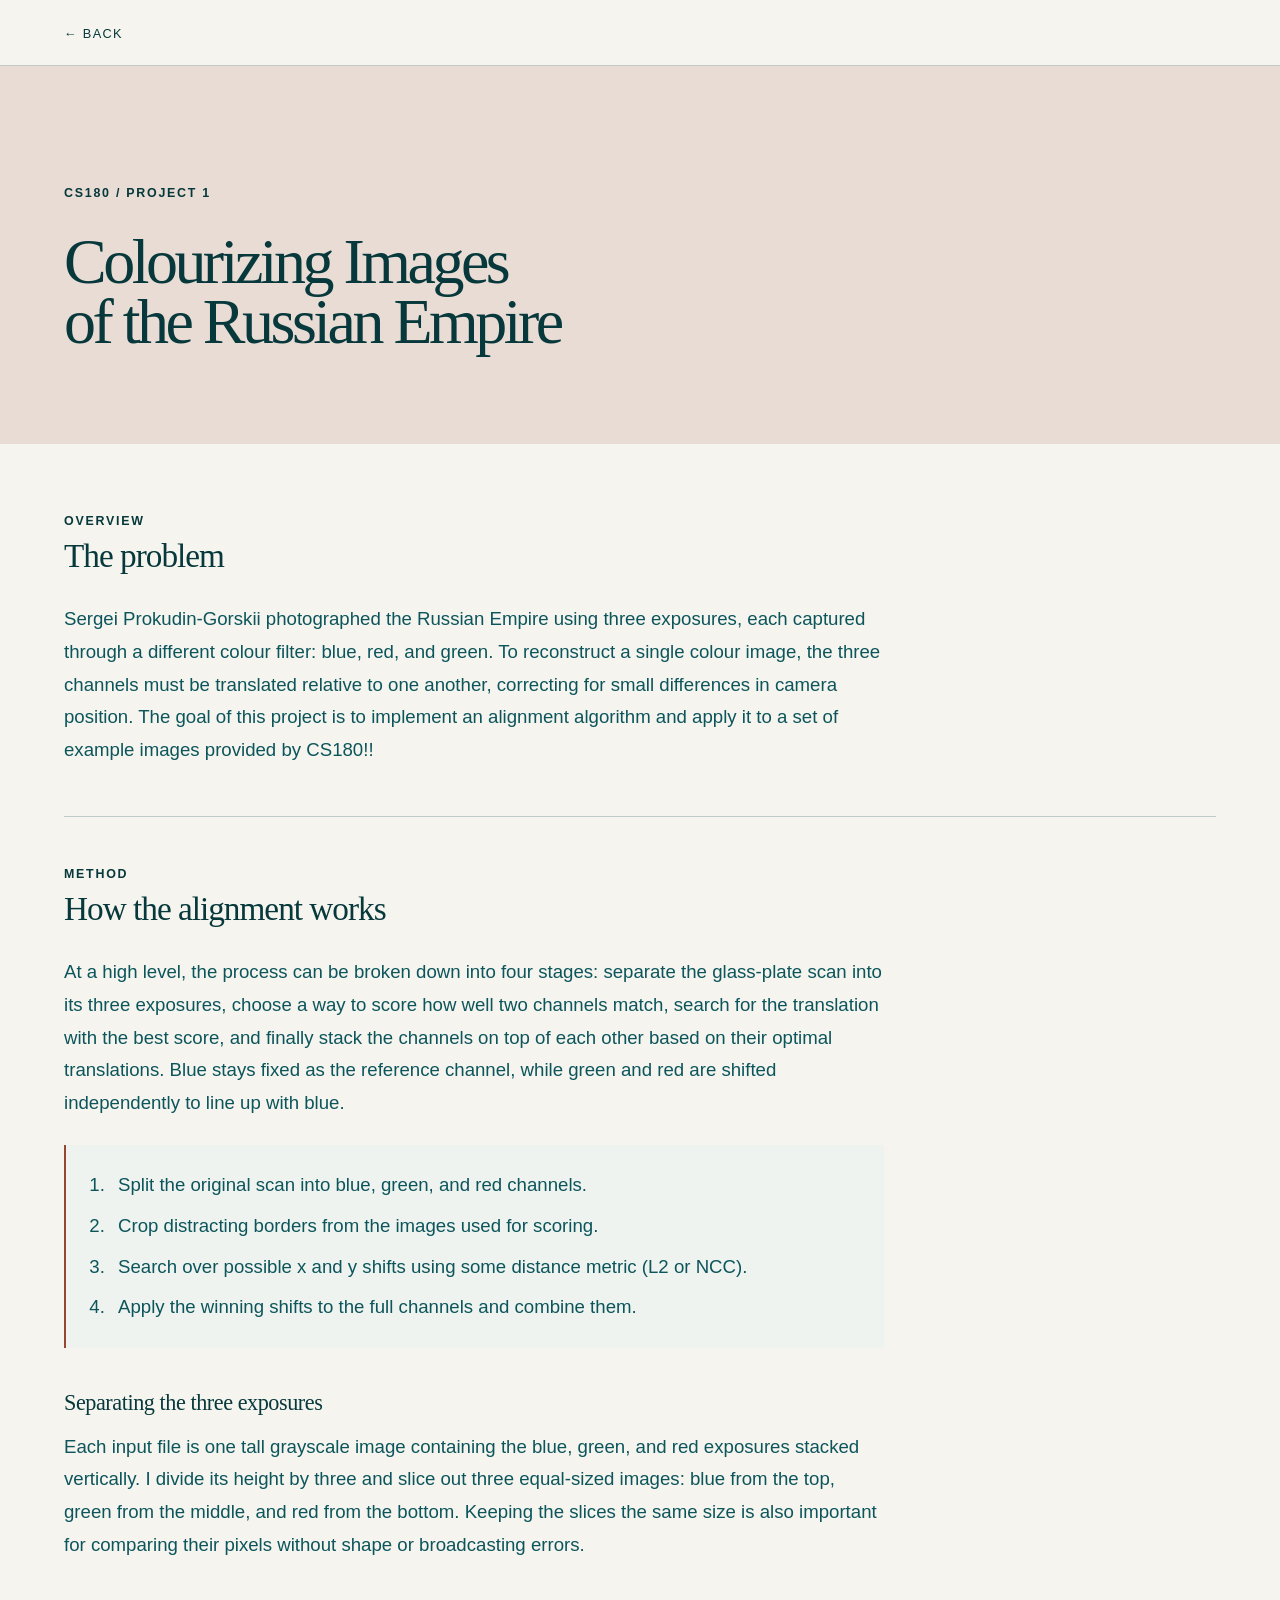
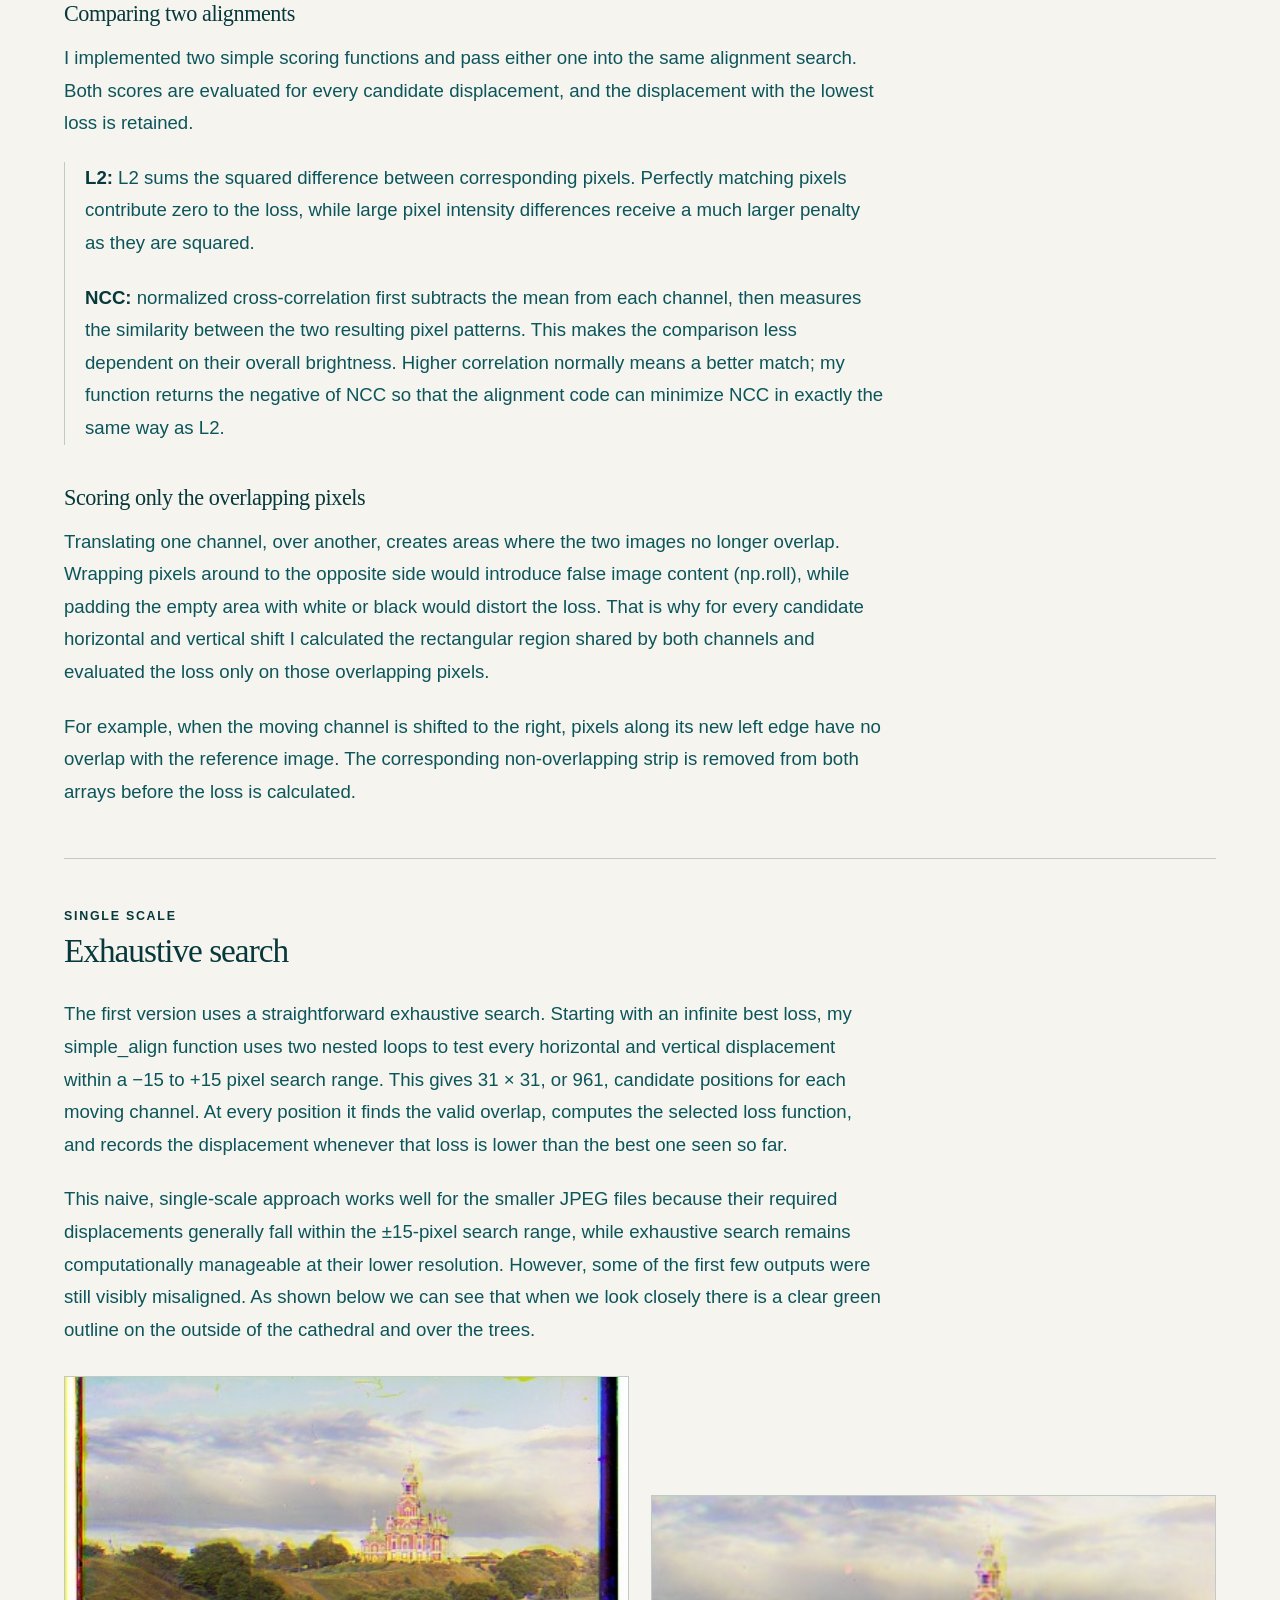
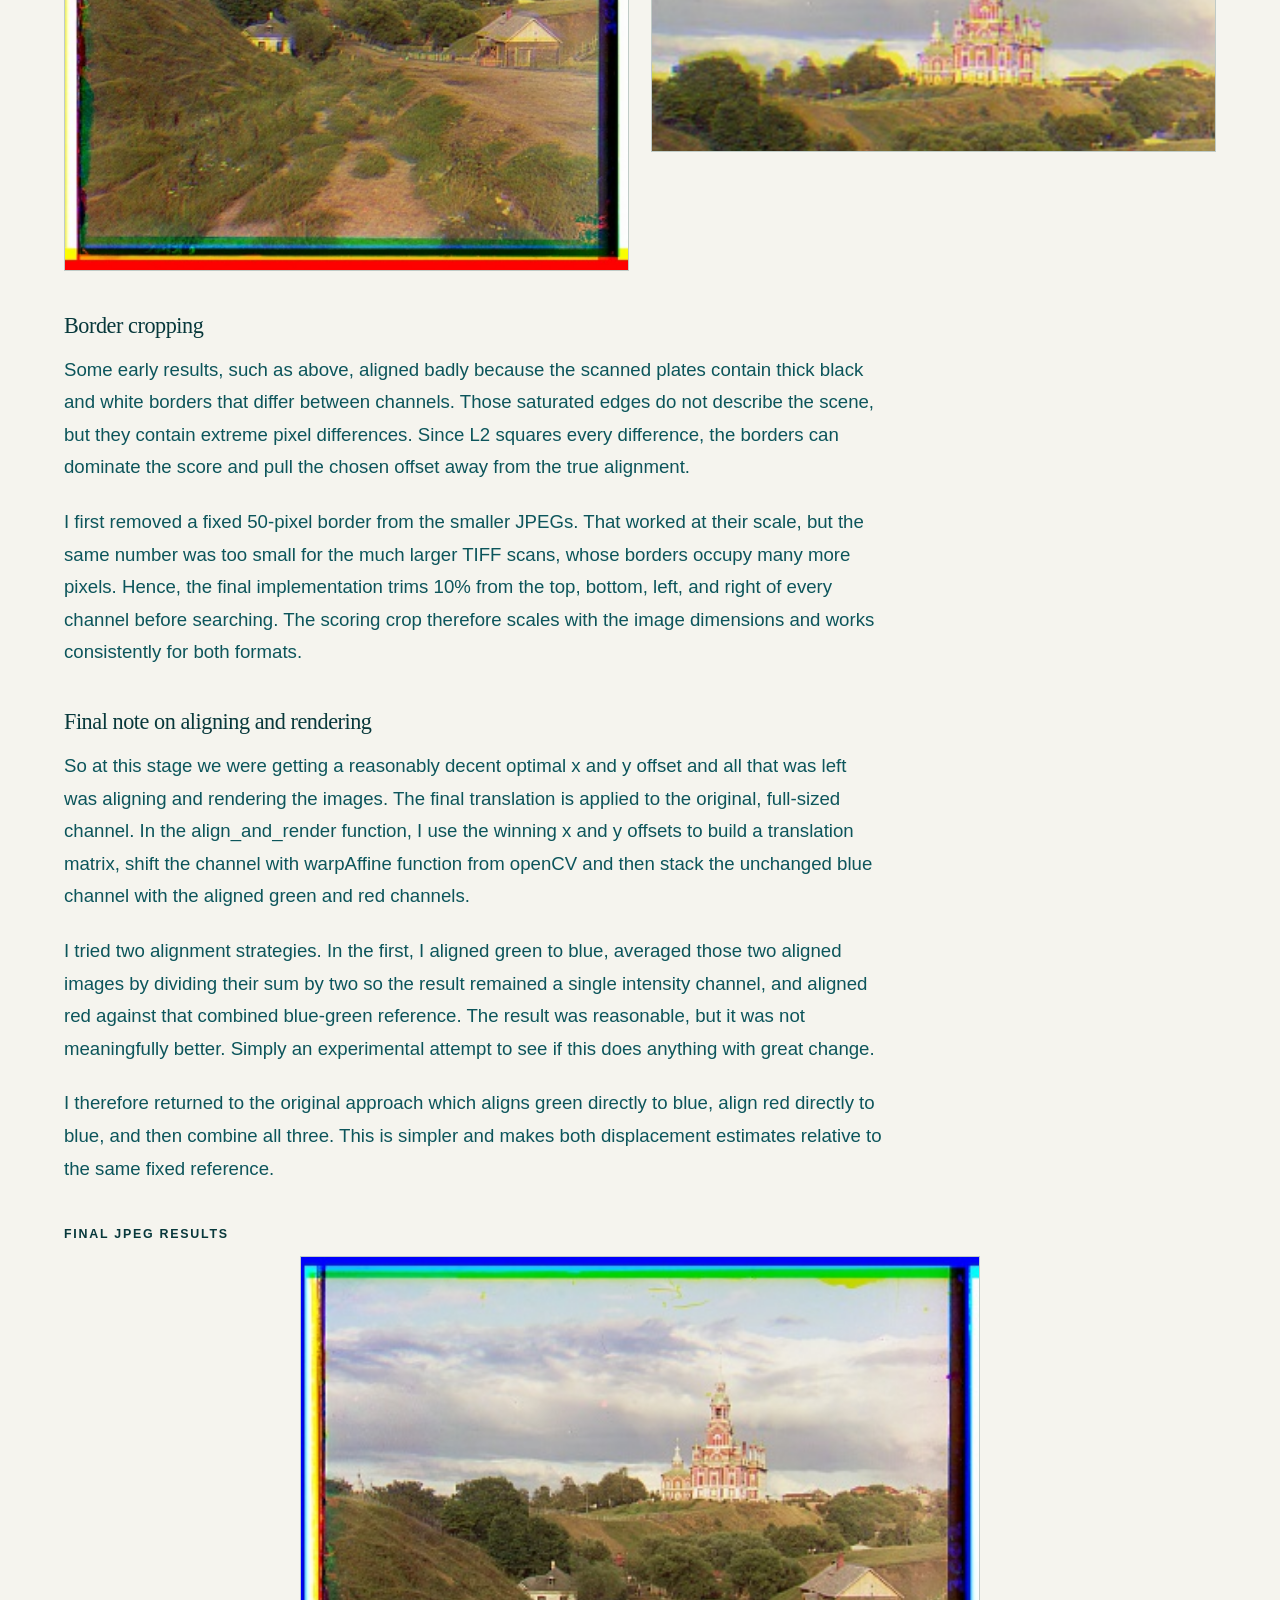
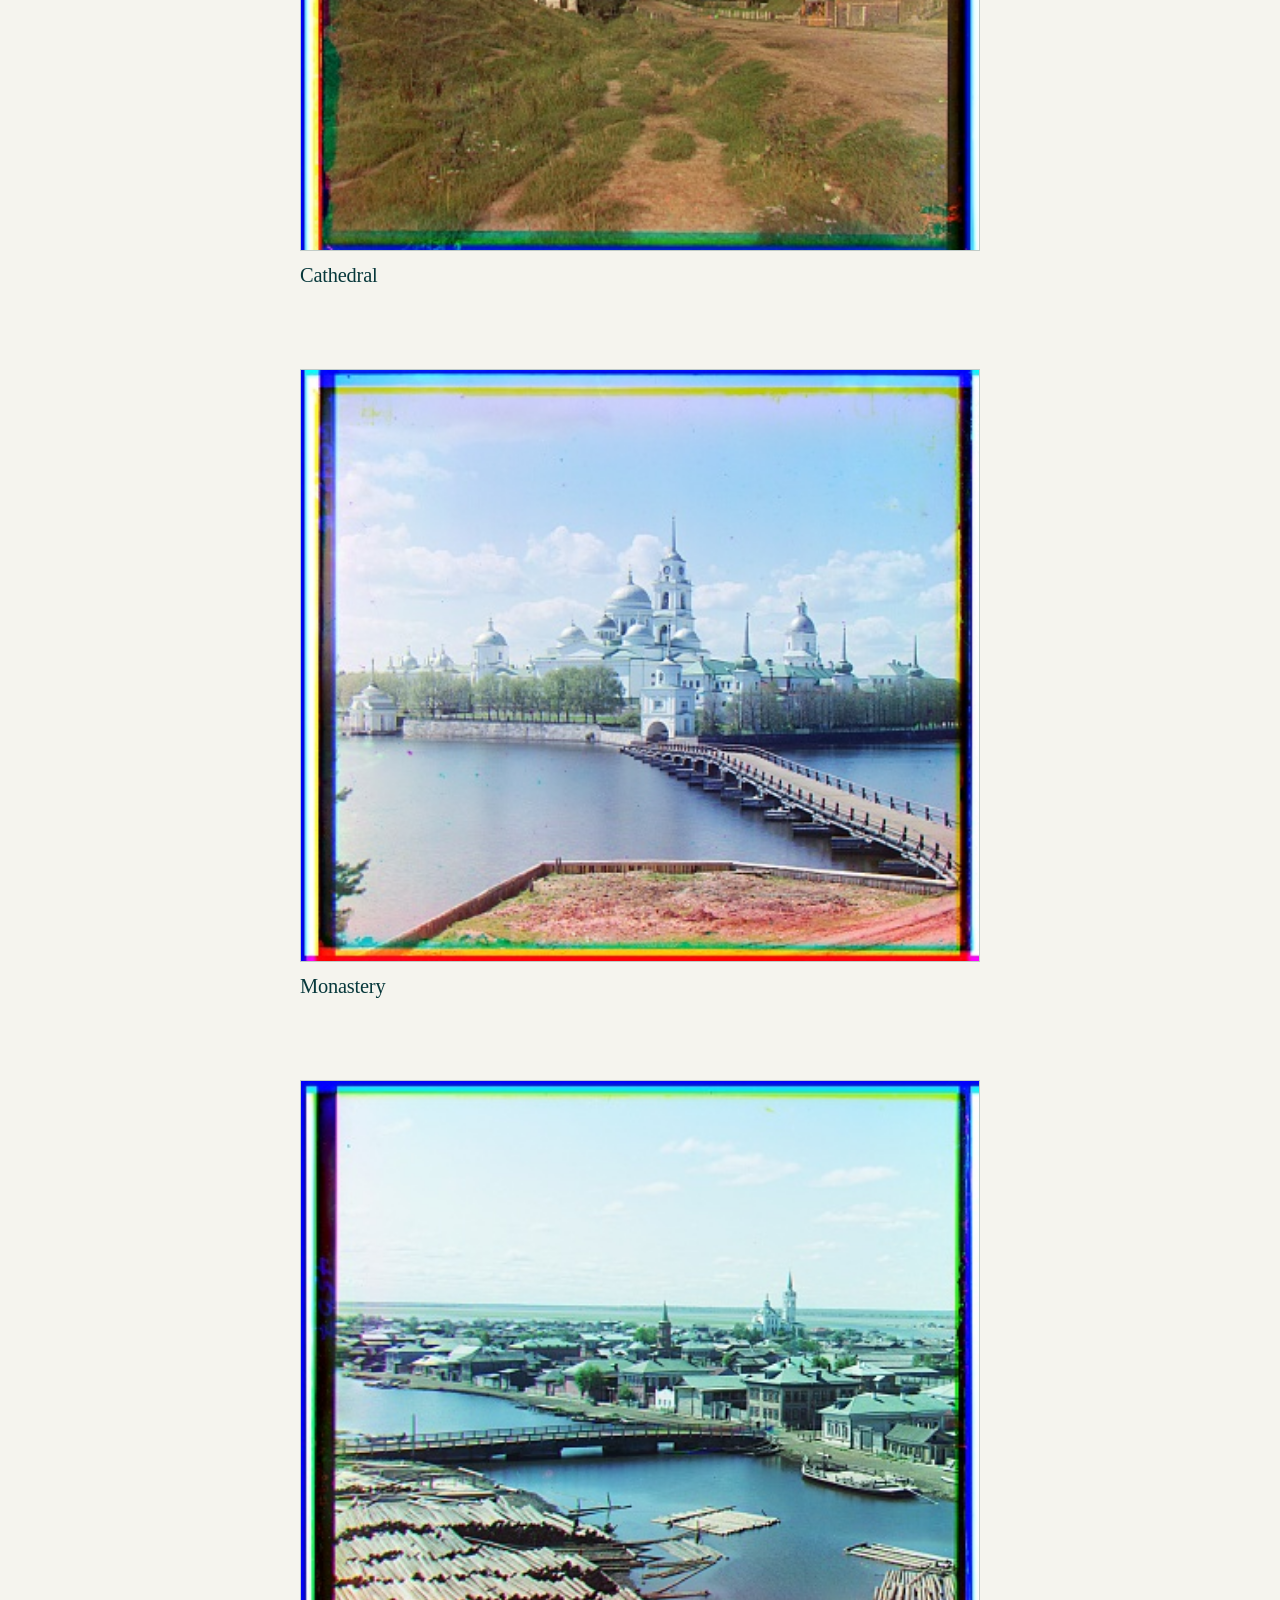
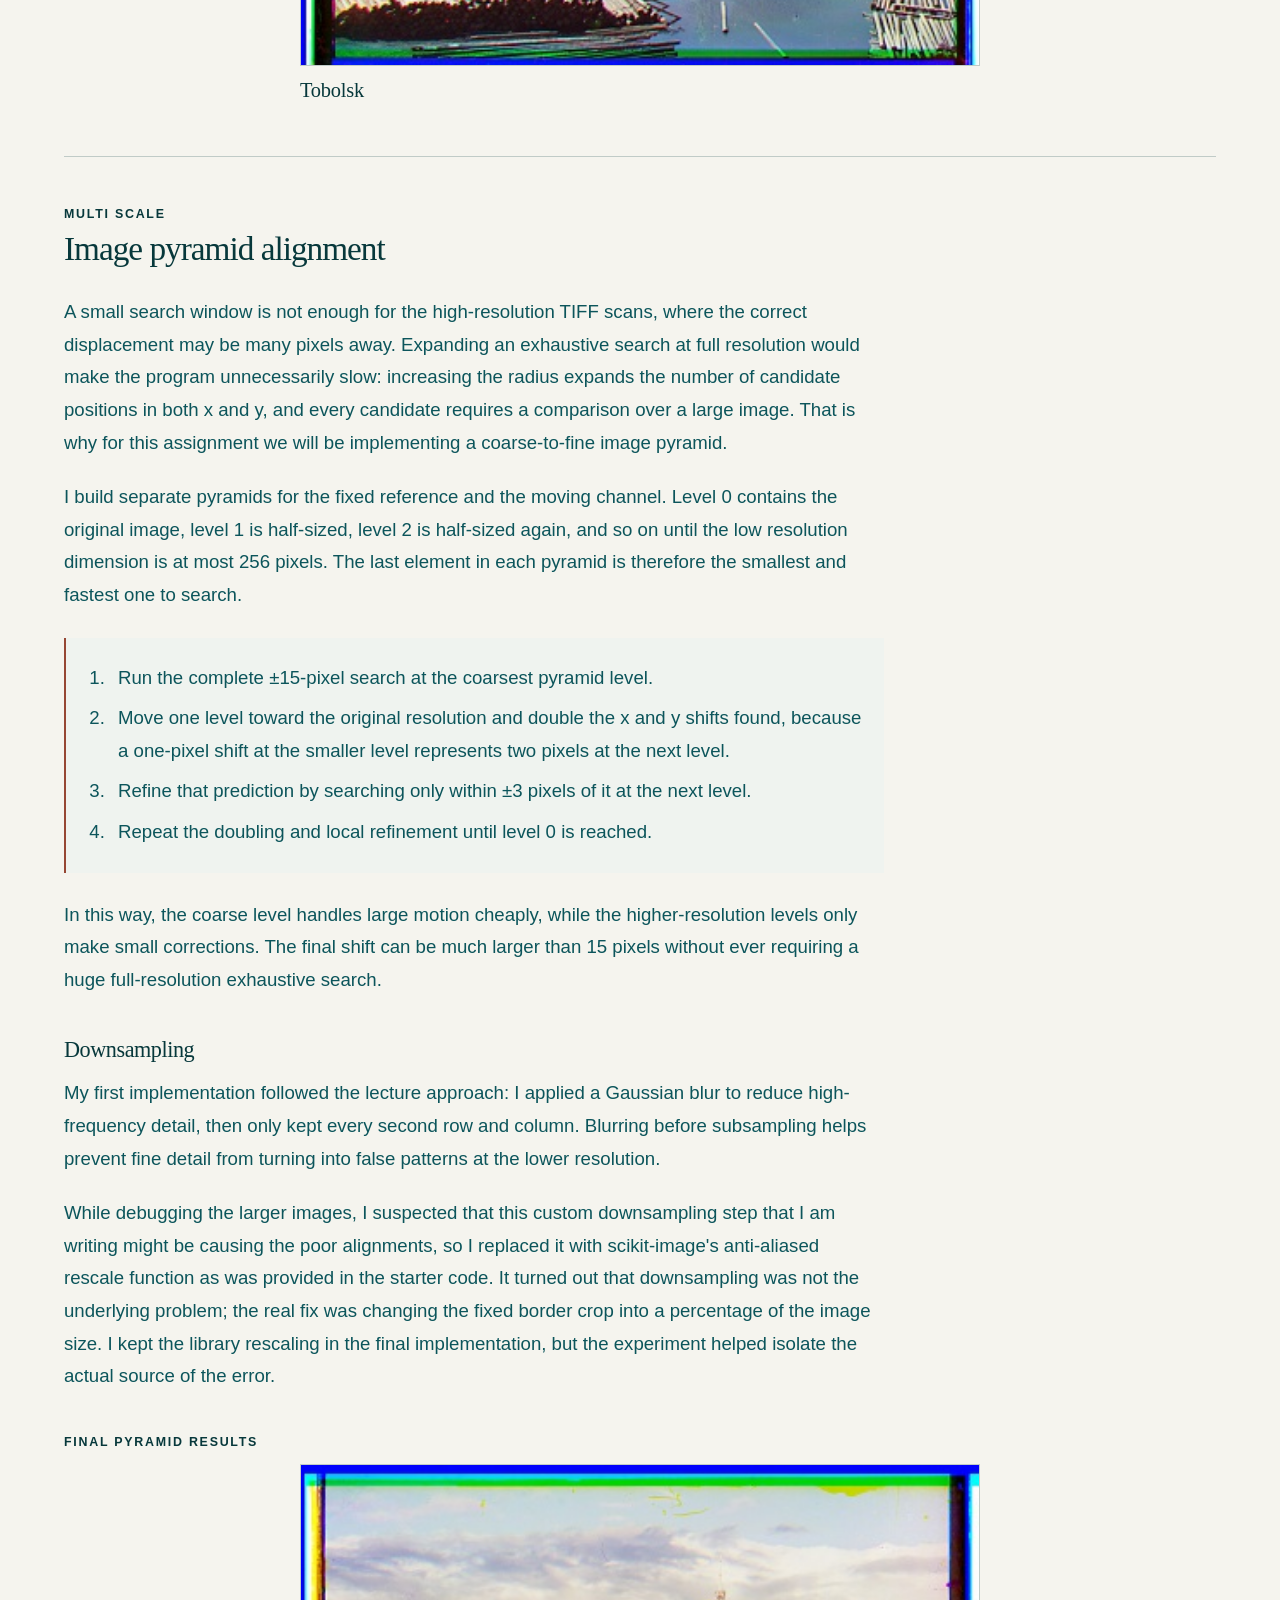
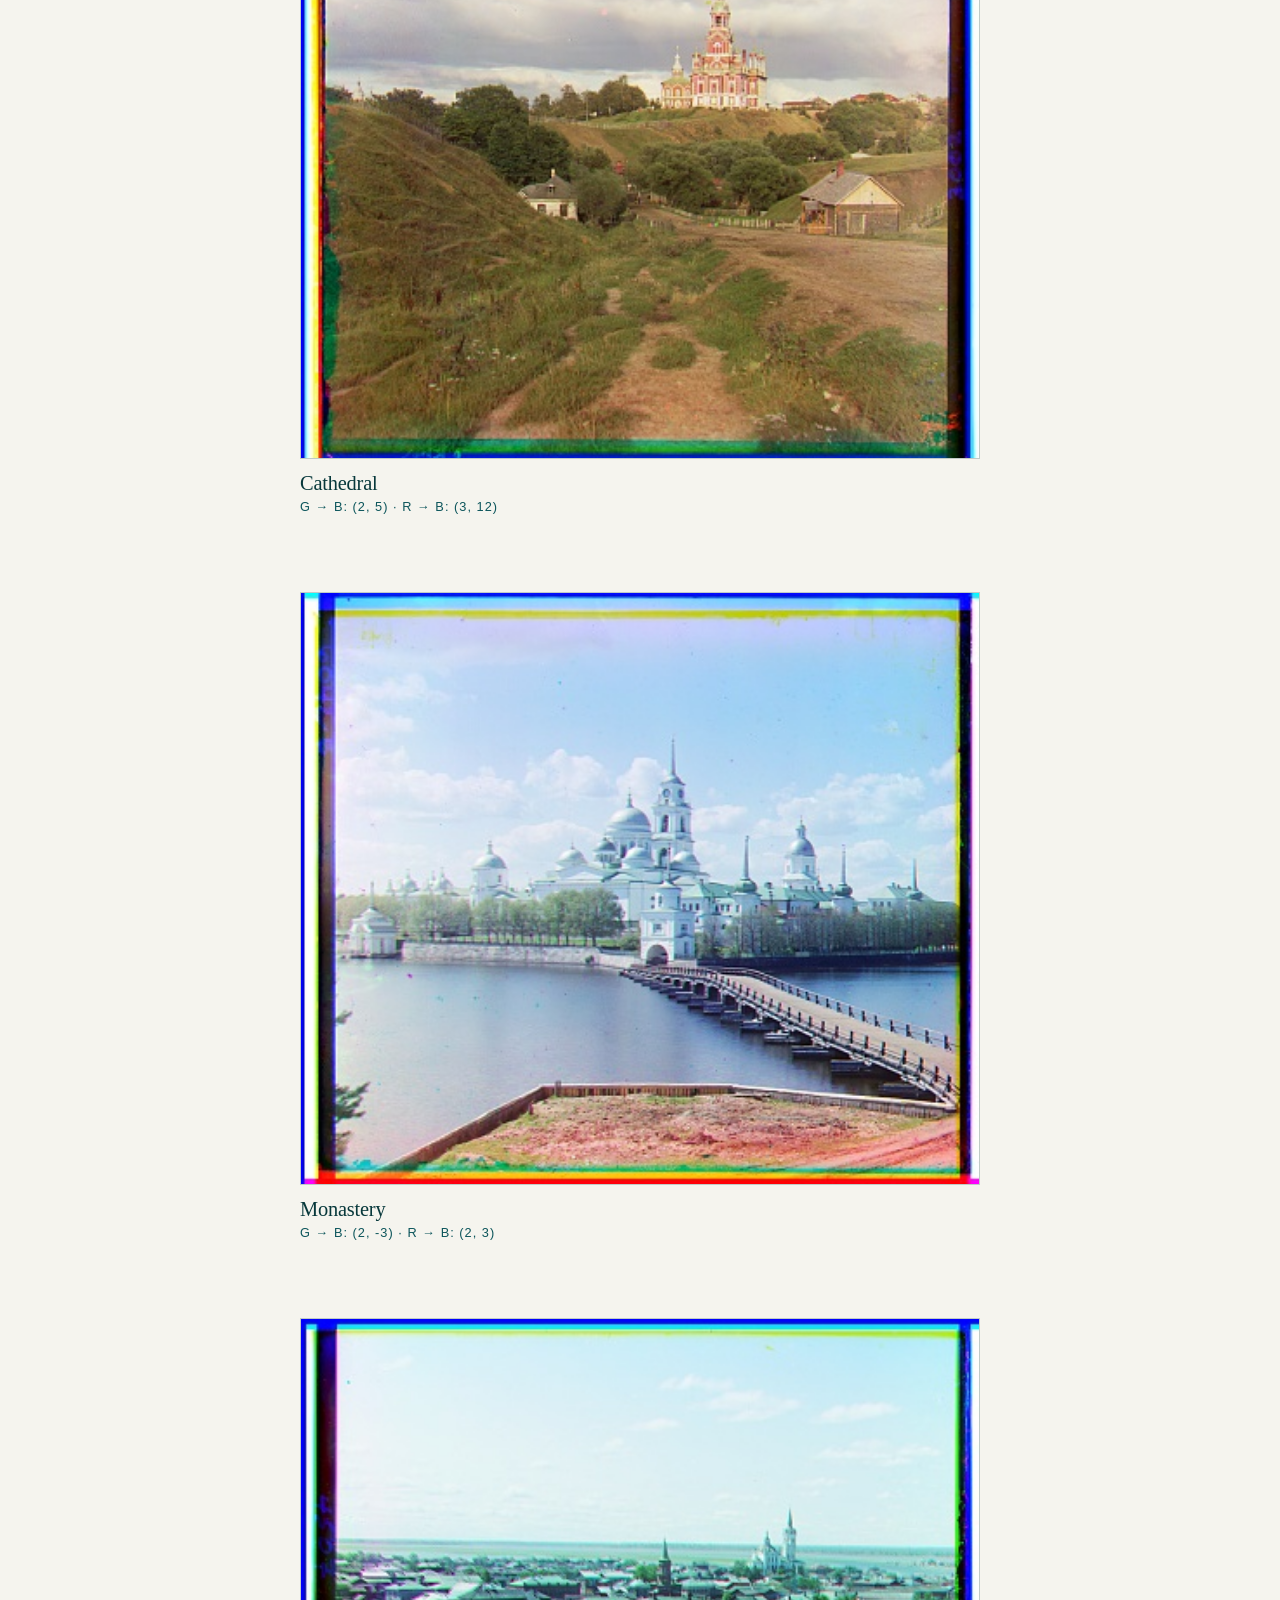
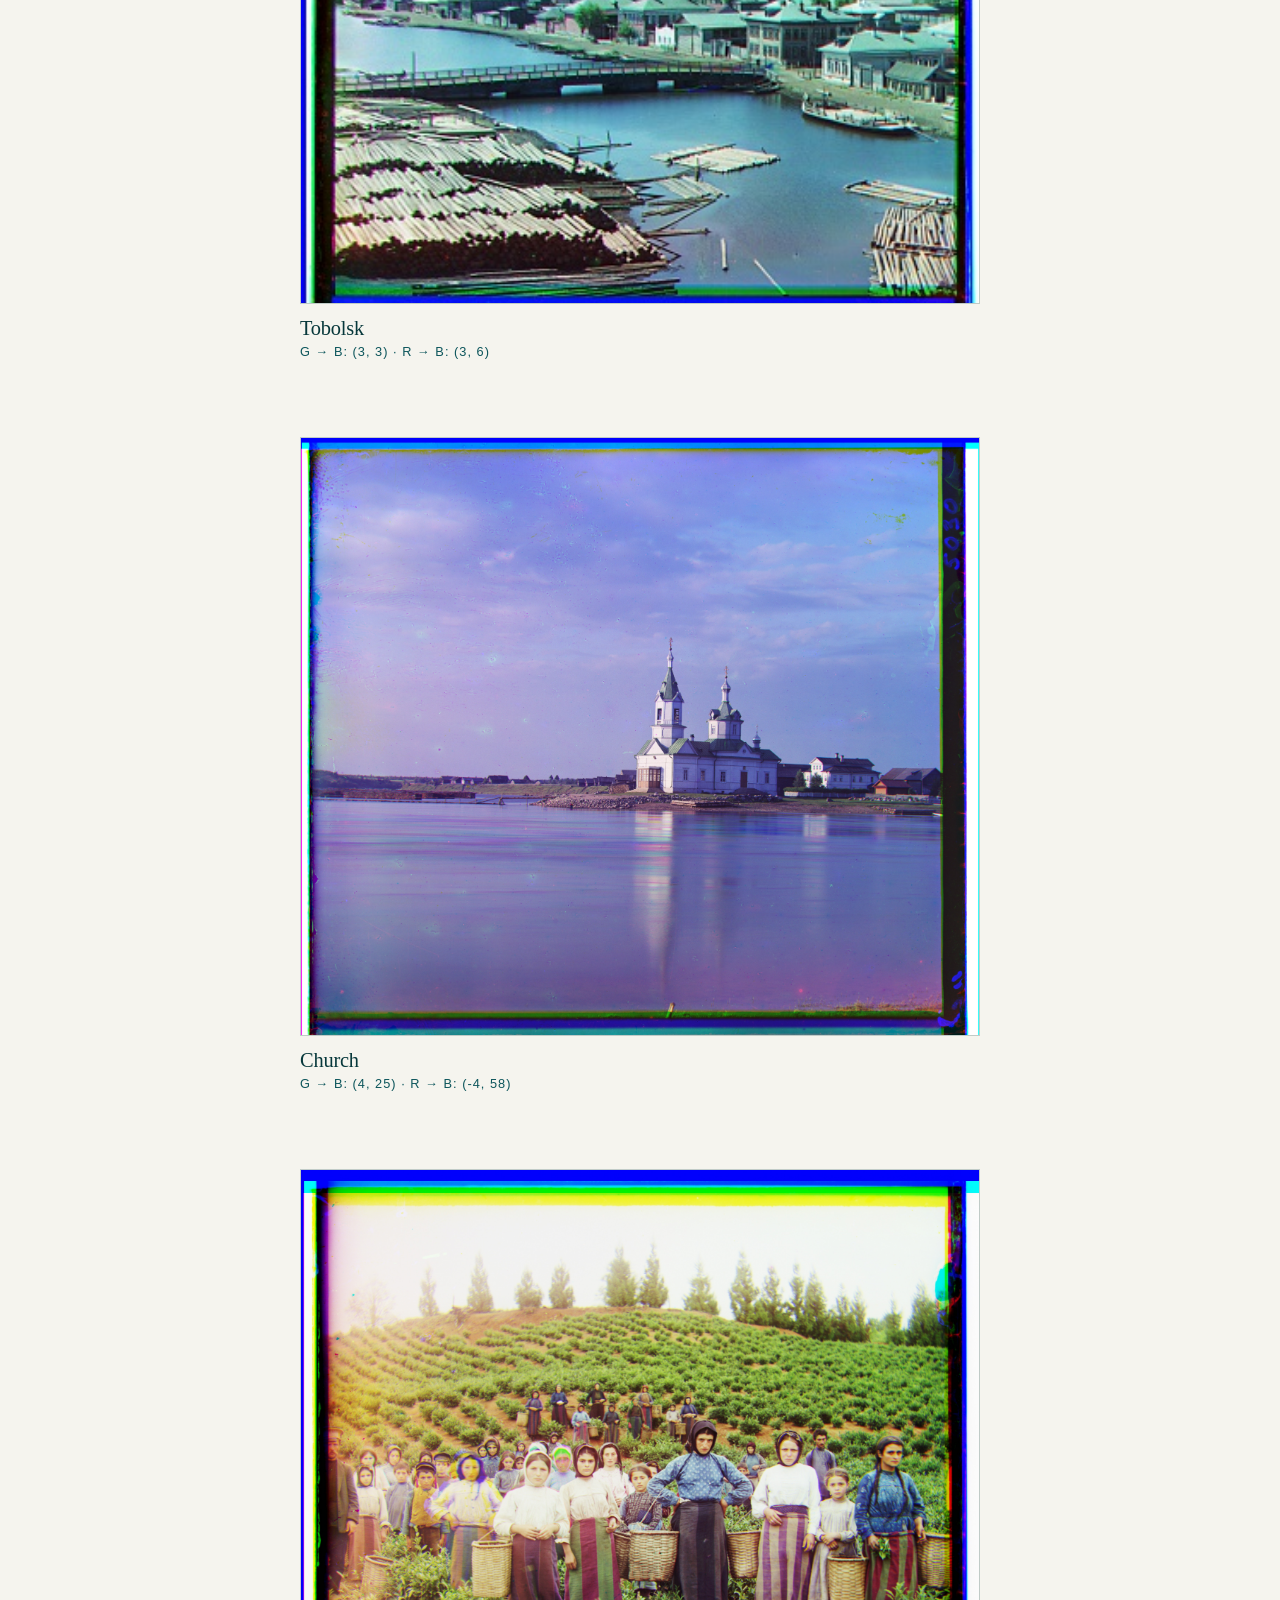
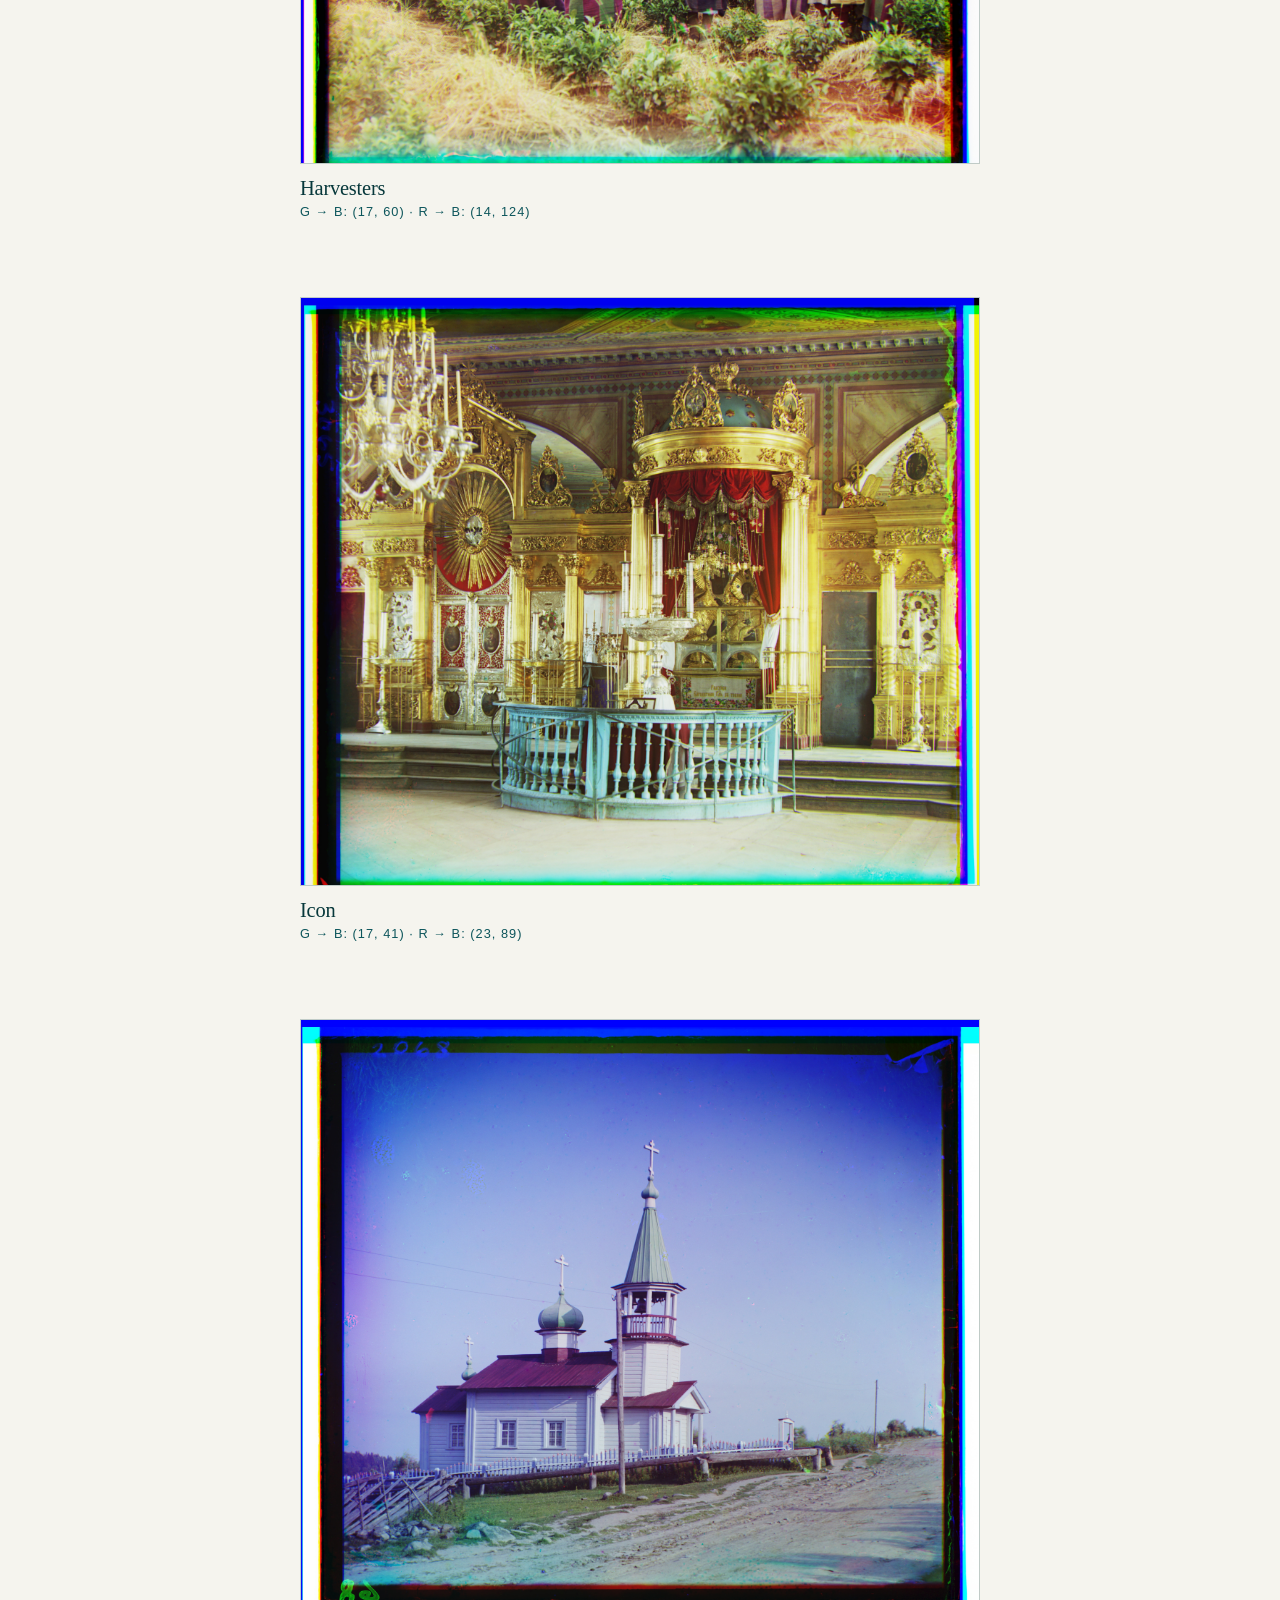
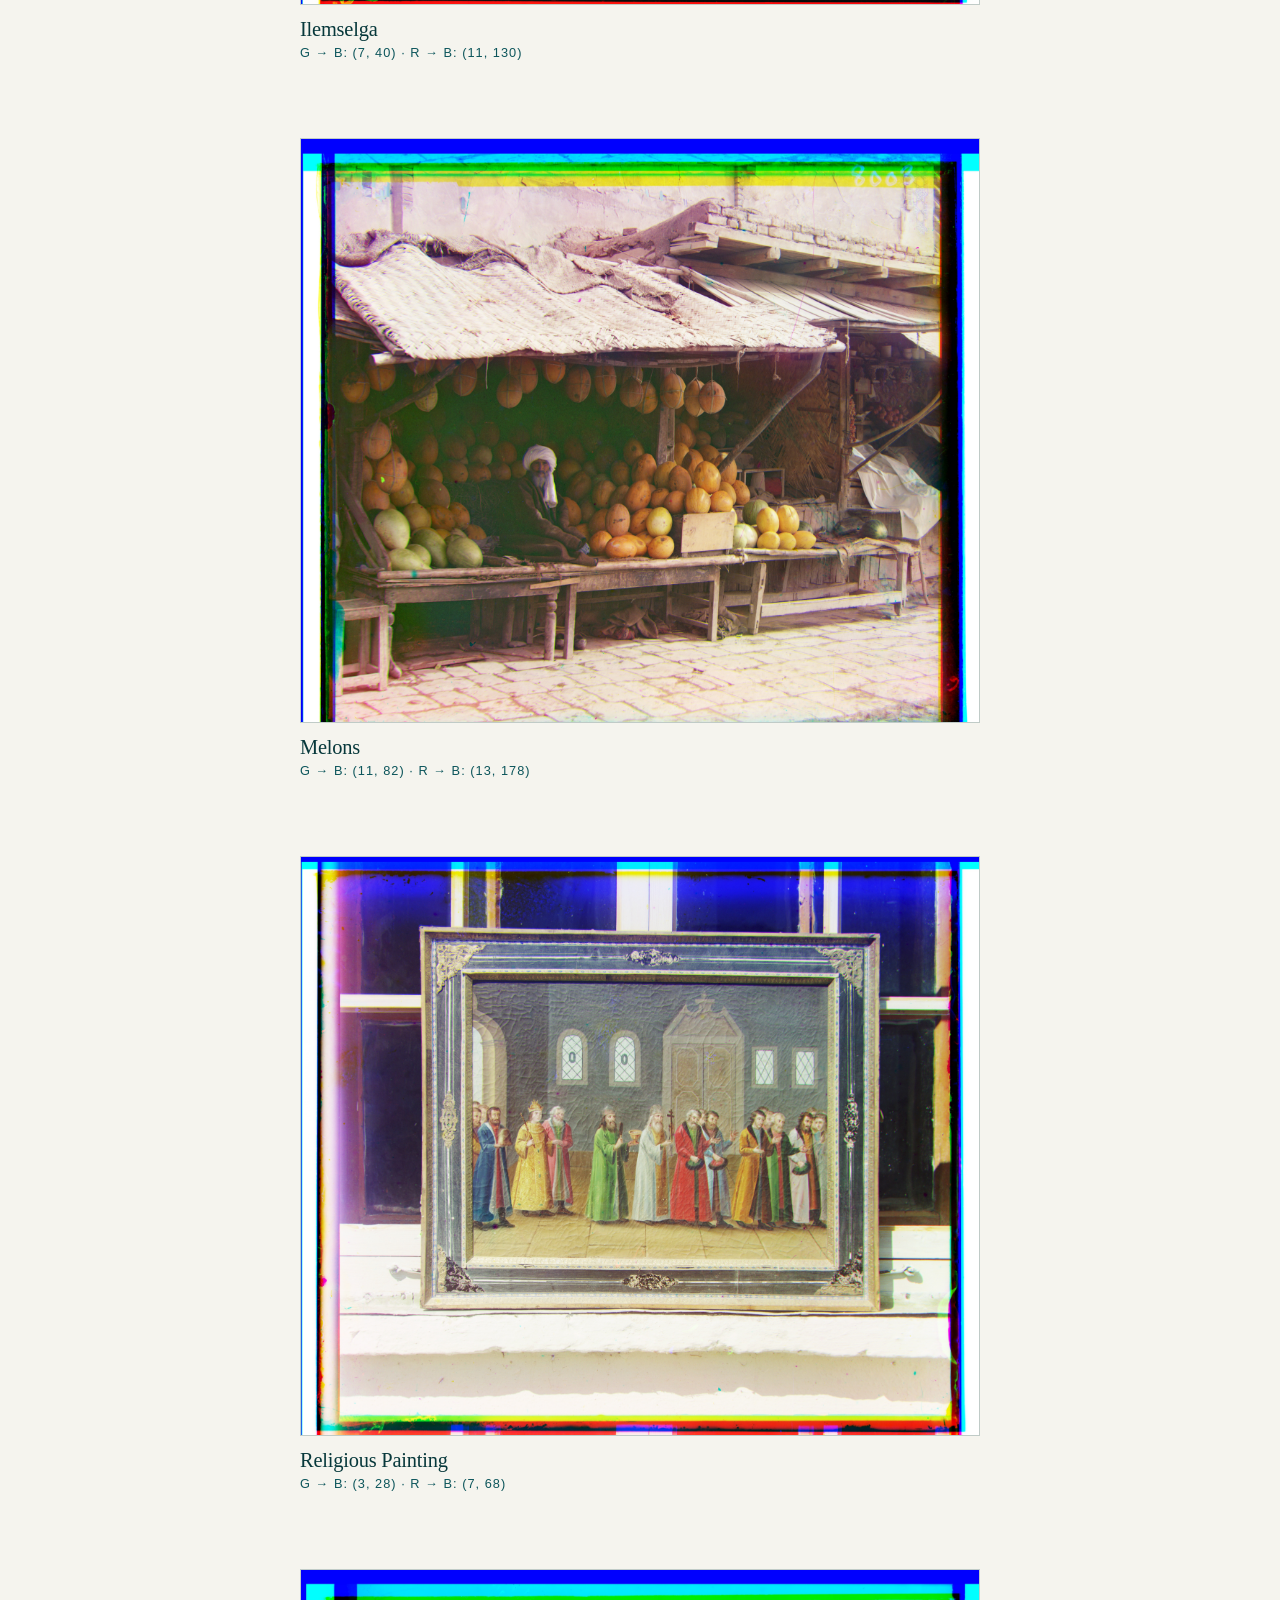
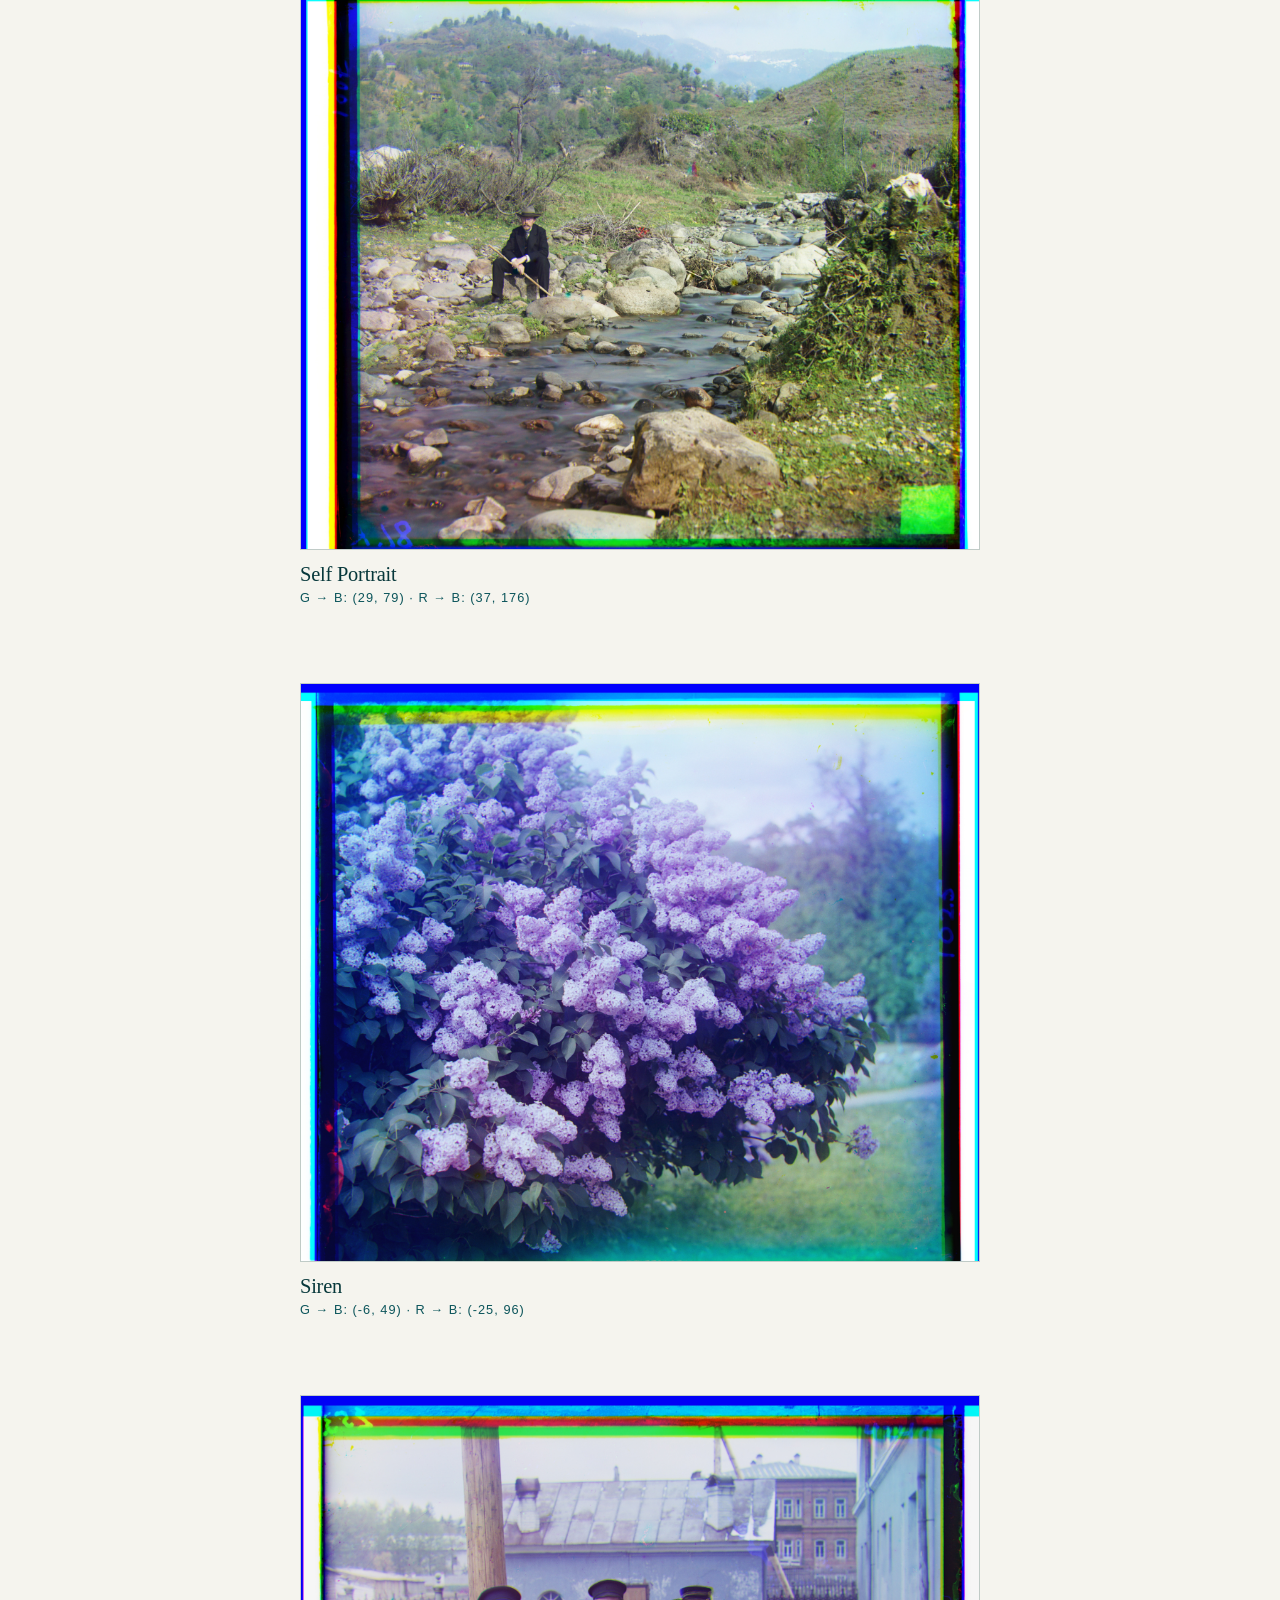
==== project-1/index.html @ 77106883 "Publish Project 1 colorization results" ====
<!doctype html>
<html lang="en">
  <head>
    <meta charset="UTF-8" />
    <meta name="viewport" content="width=device-width, initial-scale=1.0" />
    <meta
      name="description"
      content="Project 1: Colourizing Images of the Russian Empire for CS180."
    />
    <title>Project 1 — Colourizing Images of the Russian Empire</title>
    <link rel="stylesheet" href="../styles.css" />
  </head>
  <body>
    <main class="project-page">
      <nav class="project-nav">
        <a href="../">← Back</a>
      </nav>

      <header class="project-hero project-one-hero">
        <p class="label">CS180 / Project 1</p>
        <h1>Colourizing Images<br />of the Russian Empire</h1>
      </header>

      <div class="project-parts project-parts-simple">
        <section class="project-part">
          <div class="part-heading">
            <p class="label">Overview</p>
            <h2>The problem</h2>
          </div>

          <p class="project-copy">
            Sergei Prokudin-Gorskii photographed the Russian Empire using three
            exposures, each captured through a different colour filter: blue, red,
            and green. To reconstruct a single colour image, the three channels must
            be translated relative to one another, correcting for small differences
            in camera position. The goal of this project is to implement an alignment algorithm and apply it to a set of example images provided by CS180!!
          </p>
        </section>

        <section class="project-part">
          <div class="part-heading">
            <p class="label">Method</p>
            <h2>How the alignment works</h2>
          </div>

          <div class="project-copy method-copy">
            <p>
              At a high level, the process can be broken down into four stages: separate the glass-plate
              scan into its three exposures, choose a way to score how well two
              channels match, search for the translation with the best score, and
              finally stack the channels on top of each other based on their optimal translations. Blue stays
              fixed as the reference channel, while green and red are shifted
              independently to line up with blue.
            </p>

            <ol class="method-outline">
              <li>Split the original scan into blue, green, and red channels.</li>
              <li>Crop distracting borders from the images used for scoring.</li>
              <li>Search over possible x and y shifts using some distance metric (L2 or NCC).</li>
              <li>Apply the winning shifts to the full channels and combine them.</li>
            </ol>

            <h3>Separating the three exposures</h3>
            <p>
              Each input file is one tall grayscale image containing the blue,
              green, and red exposures stacked vertically. I divide its height by
              three and slice out three equal-sized images: blue from the top,
              green from the middle, and red from the bottom. Keeping the slices
              the same size is also important for comparing their pixels without
              shape or broadcasting errors.
            </p>

            <h3>Comparing two alignments</h3>
            <p>
              I implemented two simple scoring functions and pass either one into
              the same alignment search. Both scores are evaluated for every
              candidate displacement, and the displacement with the lowest loss is
              retained.
            </p>

            <div class="metric-explanations">
              <p>
                <strong>L2:</strong>
                L2 sums the squared difference between corresponding pixels. Perfectly matching pixels
                contribute zero to the loss, while large pixel intensity differences receive a much
                larger penalty as they are squared.
              </p>
              <p>
                <strong>NCC:</strong> normalized cross-correlation first subtracts
                the mean from each channel, then measures the similarity between
                the two resulting pixel patterns. This makes the comparison less
                dependent on their overall brightness. Higher correlation normally
                means a better match; my function returns the negative of NCC so that the
                alignment code can minimize NCC in exactly the same way as L2.
              </p>
            </div>

            <h3>Scoring only the overlapping pixels</h3>
            <p>
              Translating one channel, over another, creates areas where the two images no longer
              overlap. Wrapping pixels around to the opposite side would introduce
              false image content (np.roll), while padding the empty area with white or black
              would distort the loss. That is why for every candidate horizontal and
              vertical shift I calculated the rectangular region shared by both
              channels and evaluated the loss only on those overlapping pixels.
            </p>
            <p>
              For example, when the moving channel is shifted to the right, pixels
              along its new left edge have no overlap with the reference image.
              The corresponding non-overlapping strip is removed from both arrays
              before the loss is calculated.
            </p>
          </div>
        </section>

        <section class="project-part">
          <div class="part-heading">
            <p class="label">Single scale</p>
            <h2>Exhaustive search</h2>
          </div>

          <div class="project-copy method-copy">
            <p>
              The first version uses a straightforward exhaustive search. Starting
              with an infinite best loss, my simple_align function uses two nested
              loops to test every horizontal and vertical displacement within a −15 to
              +15 pixel search range. This gives 31 × 31, or 961, candidate positions for each
              moving channel. At every position it finds the valid overlap, computes
              the selected loss function, and records the displacement whenever that loss is
              lower than the best one seen so far.
            </p>
            <p>
              This naive, single-scale approach works well for the smaller JPEG files because their required displacements generally fall within the ±15-pixel search range, while exhaustive search remains computationally manageable at their lower resolution.
              However, some of the first few outputs were still visibly misaligned. As shown below we can see that when we look closely there is a clear green outline on the outside of the cathedral and over the trees.
            </p>
          </div>

          <div class="result-placeholders two-results" aria-label="Single-scale result placeholders">
            <figure>
              <img
                class="result-image"
                src="static/cathederal,ncc,r-&gt;g,rg-&gt;b.jpg"
                alt="Single-scale cathedral alignment result"
              />
            </figure>
            <figure>
              <img
                class="result-image"
                src="static/Screenshot 2026-09-15 at 3.27.46 pm.png"
                alt="Second single-scale alignment result"
              />
            </figure>
          </div>

          <div class="project-copy method-copy method-followup">
            <h3>Border cropping</h3>
            <p>
              Some early results, such as above, aligned badly because the scanned plates contain
              thick black and white borders that differ between channels. Those
              saturated edges do not describe the scene, but they contain extreme
              pixel differences. Since L2 squares every difference, the borders can
              dominate the score and pull the chosen offset away from the true
              alignment.
            </p>
            <p>
              I first removed a fixed 50-pixel border from the smaller JPEGs. That
              worked at their scale, but the same number was too small for the much
              larger TIFF scans, whose borders occupy many more pixels. Hence, the final
              implementation trims 10% from the top, bottom, left, and right of
              every channel before searching. The scoring crop therefore scales
              with the image dimensions and works consistently for both formats.
            </p>

            <h3>Final note on aligning and rendering</h3>
            <p>
              So at this stage we were getting a reasonably decent optimal x and y offset and all that was left was aligning and rendering the images.
              The final translation is applied to the original, full-sized channel. In the align_and_render function, I use the winning x and y offsets to
              build a translation matrix, shift the channel with warpAffine function from openCV and then stack the unchanged blue channel
              with the aligned green and red channels.
            </p>
            <p>
              I tried two alignment strategies. In the first, I aligned green to
              blue, averaged those two aligned images by dividing their sum by two
              so the result remained a single intensity channel, and aligned red
              against that combined blue-green reference. The result was reasonable,
              but it was not meaningfully better. Simply an experimental attempt to see if this does anything with great change.
            </p>
            <p>
              I therefore returned to the original approach which aligns green directly to blue, align red directly to blue, and then
              combine all three. This is simpler and makes both displacement estimates relative to the same fixed reference.
            </p>
          </div>

          <div class="subsection-heading">
            <p class="label">Final JPEG results</p>
          </div>
          <div class="final-result-list" aria-label="Final single-scale JPEG results">
            <figure>
              <img
                src="static/single_scale_final/cathederal,ncc,b-&gt;g,bg-&gt;r.jpg"
                alt="Final single-scale Cathedral alignment"
              />
              <figcaption>
                <span>Cathedral</span>
              </figcaption>
            </figure>
            <figure>
              <img
                src="static/single_scale_final/monastery,ncc,b-&gt;g,bg-&gt;r.jpg"
                alt="Final single-scale Monastery alignment"
              />
              <figcaption>
                <span>Monastery</span>
              </figcaption>
            </figure>
            <figure>
              <img
                src="static/single_scale_final/tobolsk,ncc,b-&gt;g,bg-&gt;r.jpg"
                alt="Final single-scale Tobolsk alignment"
              />
              <figcaption>
                <span>Tobolsk</span>
              </figcaption>
            </figure>
          </div>
        </section>

        <section class="project-part">
          <div class="part-heading">
            <p class="label">Multi scale</p>
            <h2>Image pyramid alignment</h2>
          </div>

          <div class="project-copy method-copy">
            <p>
              A small search window is not enough for the high-resolution TIFF
              scans, where the correct displacement may be many pixels away.
              Expanding an exhaustive search at full resolution would make the
              program unnecessarily slow: increasing the radius expands the number
              of candidate positions in both x and y, and every candidate requires
              a comparison over a large image. That is why for this assignment we will be implementing a coarse-to-fine image pyramid.
            </p>

            <p>
              I build separate pyramids for the fixed reference and the moving
              channel. Level 0 contains the original image, level 1 is half-sized,
              level 2 is half-sized again, and so on until the low resolution dimension is
              at most 256 pixels. The last element in each pyramid is therefore the
              smallest and fastest one to search.
            </p>

            <ol class="method-outline pyramid-steps">
              <li>
                Run the complete ±15-pixel search at the coarsest pyramid level.
              </li>
              <li>
                Move one level toward the original resolution and double the x and
                y shifts found, because a one-pixel shift at the smaller level represents
                two pixels at the next level.
              </li>
              <li>
                Refine that prediction by searching only within ±3 pixels of it at the next level.
              </li>
              <li>
                Repeat the doubling and local refinement until level 0 is reached.
              </li>
            </ol>

            <p>
              In this way, the coarse level handles large motion cheaply, while the
              higher-resolution levels only make small corrections. The final shift
              can be much larger than 15 pixels without ever requiring a huge
              full-resolution exhaustive search.
            </p>

            <h3>Downsampling</h3>
            <p>
              My first implementation followed the lecture approach: I applied a
              Gaussian blur to reduce high-frequency detail, then only kept every second
              row and column. Blurring before subsampling helps prevent fine detail
              from turning into false patterns at the lower resolution.
            </p>
            <p>
              While debugging the larger images, I suspected that this custom
              downsampling step that I am writing might be causing the poor alignments, so I replaced
              it with scikit-image's anti-aliased rescale function as was provided in the starter code. It
              turned out that downsampling was not the underlying problem; the real
              fix was changing the fixed border crop into a percentage of the image
              size. I kept the library rescaling in the final implementation, but
              the experiment helped isolate the actual source of the error.
            </p>
          </div>

          <div class="subsection-heading">
            <p class="label">Final pyramid results</p>
          </div>
          <div class="final-result-list" aria-label="Final pyramid alignment results">
            <figure>
              <img src="static/multi_scale/cathedral(pls).jpg" alt="Final pyramid Cathedral alignment" />
              <figcaption><span>Cathedral</span>G → B: (2, 5) · R → B: (3, 12)</figcaption>
            </figure>
            <figure>
              <img src="static/multi_scale/monastery(pls).jpg" alt="Final pyramid Monastery alignment" />
              <figcaption><span>Monastery</span>G → B: (2, -3) · R → B: (2, 3)</figcaption>
            </figure>
            <figure>
              <img src="static/multi_scale/tobolsk(pls).jpg" alt="Final pyramid Tobolsk alignment" />
              <figcaption><span>Tobolsk</span>G → B: (3, 3) · R → B: (3, 6)</figcaption>
            </figure>
            <figure>
              <img src="static/multi_scale/church(pls).jpg" alt="Final pyramid Church alignment" />
              <figcaption><span>Church</span>G → B: (4, 25) · R → B: (-4, 58)</figcaption>
            </figure>
            <figure>
              <img src="static/multi_scale/harversters(pls).jpg" alt="Final pyramid Harvesters alignment" />
              <figcaption><span>Harvesters</span>G → B: (17, 60) · R → B: (14, 124)</figcaption>
            </figure>
            <figure>
              <img src="static/multi_scale/icon(pls).jpg" alt="Final pyramid Icon alignment" />
              <figcaption><span>Icon</span>G → B: (17, 41) · R → B: (23, 89)</figcaption>
            </figure>
            <figure>
              <img src="static/multi_scale/ilemselga(pls).jpg" alt="Final pyramid Ilemselga alignment" />
              <figcaption><span>Ilemselga</span>G → B: (7, 40) · R → B: (11, 130)</figcaption>
            </figure>
            <figure>
              <img src="static/multi_scale/melons(pls).jpg" alt="Final pyramid Melons alignment" />
              <figcaption><span>Melons</span>G → B: (11, 82) · R → B: (13, 178)</figcaption>
            </figure>
            <figure>
              <img src="static/multi_scale/religious_painting(pls).jpg" alt="Final pyramid Religious Painting alignment" />
              <figcaption><span>Religious Painting</span>G → B: (3, 28) · R → B: (7, 68)</figcaption>
            </figure>
            <figure>
              <img src="static/multi_scale/self_portrait(pls).jpg" alt="Final pyramid Self Portrait alignment" />
              <figcaption><span>Self Portrait</span>G → B: (29, 79) · R → B: (37, 176)</figcaption>
            </figure>
            <figure>
              <img src="static/multi_scale/siren(pls).jpg" alt="Final pyramid Siren alignment" />
              <figcaption><span>Siren</span>G → B: (-6, 49) · R → B: (-25, 96)</figcaption>
            </figure>
            <figure>
              <img src="static/multi_scale/three_gen(pls).jpg" alt="Final pyramid Three Generations alignment" />
              <figcaption><span>Three Generations</span>G → B: (14, 53) · R → B: (11, 112)</figcaption>
            </figure>
            <figure>
              <img src="static/multi_scale/wharf(pls).jpg" alt="Final pyramid Wharf alignment" />
              <figcaption><span>Wharf</span>G → B: (-7, 15) · R → B: (-16, 82)</figcaption>
            </figure>
            <figure>
              <img src="static/multi_scale/ex1(pls).jpg" alt="Final pyramid chosen example 1" />
              <figcaption><span>Chosen Example 1</span>G → B: (3, 46) · R → B: (2, 162)</figcaption>
            </figure>
            <figure>
              <img src="static/multi_scale/ex2(pls).jpg" alt="Final pyramid chosen example 2" />
              <figcaption><span>Chosen Example 2</span>G → B: (3, 74) · R → B: (-4, 145)</figcaption>
            </figure>
            <figure>
              <img src="static/multi_scale/ex3(pls).jpg" alt="Final pyramid chosen example 3" />
              <figcaption><span>Chosen Example 3</span>G → B: (5, 63) · R → B: (-2, 133)</figcaption>
            </figure>
          </div>

          <div class="emir-result">
            <div class="project-copy method-copy">
              <p class="label">A special case</p>
              <h3>Gradient NCC for the Emir of Bukhara</h3>
              <p>
                The Emir image is a difficult case because the three glass-plate
                exposures were captured through different colour filters. A region
                that is bright in the blue-filtered plate may be dark in the
                red-filtered plate, and this change is not consistent across every
                material in the scene. For example, the turban, robe, wood doors,
                skin, and shadows all react differently to each filter. Raw NCC
                removes an overlap's average brightness and contrast, but it still
                expects matching regions to have a similar overall brightness
                pattern. For Emir, that assumption can cause raw NCC to choose the
                wrong displacement.
              </p>
              <p>
                Instead of comparing raw brightness, I compare image gradients:
                locations where brightness changes sharply. I calculate these
                gradients with Sobel filters, which are small 3 × 3 filters applied
                across the image. One Sobel filter measures left-to-right brightness
                change, while the other measures top-to-bottom brightness change.
                Their outputs are called the horizontal gradient (<code>Gx</code>)
                and vertical gradient (<code>Gy</code>).
              </p>
              <p>
                Flat areas such as a clear wall or sky have gradients close to zero.
                Strong boundaries such as the outline of the turban, face, robe seams,
                door frames, and other scene edges have large gradients. I combine the
                horizontal and vertical values into one edge-strength image using
                <code>sqrt(Gx² + Gy²)</code>, called the gradient magnitude. This also
                treats both dark-to-light and light-to-dark transitions as strong
                edges, which is useful when a colour filter reverses the apparent
                contrast of a boundary.
              </p>

              <h3>Gradient-NCC alignment steps</h3>

              <ol class="method-outline">
                <li>
                  For each candidate horizontal and vertical shift, I first extract
                  the valid overlapping region between the fixed blue channel and the
                  moving green or red channel.
                </li>
                <li>
                  I apply horizontal and vertical Sobel filters to both overlapping
                  regions.
                </li>
                <li>
                  I combine each pair of Sobel responses into a gradient-magnitude
                  image, where stronger scene boundaries have larger values.
                </li>
                <li>
                  I run NCC on these gradient images rather than on the raw pixel
                  intensities. My implementation returns negative NCC so the existing
                  search code can still select the lowest loss.
                </li>
                <li>
                  After finding the best shift, I apply it to the original
                  full-resolution colour channel and stack the original blue, aligned
                  green, and aligned red channels to produce the final image.
                </li>
              </ol>

              <p>
                This works especially well for Emir because the brightness of a
                material may change across filters, but the physical locations of its
                boundaries do not. Gradient NCC therefore aligns the stable geometry
                of the scene rather than its filter-dependent raw brightness.
              </p>
            </div>

            <div class="emir-result-images">
              <figure>
                <img
                  class="result-image"
                  src="static/pyramid_emir(pls).jpg"
                  alt="Emir of Bukhara alignment using raw NCC before the gradient-NCC modification"
                />
                <figcaption>Raw NCC result before the gradient-NCC modification</figcaption>
              </figure>
              <figure>
                <img
                class="result-image"
                src="static/multi_scale/emir(pls)_grad_ncc.jpg"
                alt="Final Emir of Bukhara alignment using gradient NCC"
              />
                <figcaption>Emir of Bukhara — gradient NCC<br />G → B: (24, 49) · R → B: (40, 107)</figcaption>
              </figure>
            </div>
          </div>
        </section>
      </div>
    </main>
  </body>
</html>
---- styles.css ----
:root {
  --ink: #07383b;
  --teal: #0c555b;
  --rust: #964734;
  --aqua: #63c1c8;
  --mist: #d8edf0;
  --paper: #f5f4ee;
  --white: #faf9f4;
  --line: rgba(7, 56, 59, 0.22);
}

* { box-sizing: border-box; }
html {
  scroll-behavior: smooth;
  font-size: clamp(16px, calc(12px + 0.45vw), 19px);
}

body {
  margin: 0;
  background: var(--paper);
  color: var(--ink);
  font-family: Arial, Helvetica, sans-serif;
}

a { color: inherit; text-decoration: none; }

.label {
  margin: 0;
  font-size: 0.7rem;
  font-weight: 700;
  letter-spacing: 0.14em;
  text-transform: uppercase;
}

.course-home {
  min-height: 100vh;
  padding: 0 clamp(22px, 5vw, 70px) 80px;
}

.course-header {
  display: flex;
  justify-content: space-between;
  padding: 22px 0;
  border-bottom: 1px solid var(--line);
  font-size: 0.72rem;
  letter-spacing: 0.12em;
  text-transform: uppercase;
}

.course-header p { margin: 0; }

.course-title {
  position: relative;
  padding: clamp(65px, 10vw, 125px) 0 45px;
  border-bottom: 1px solid var(--line);
}

.course-title h1 {
  max-width: 1100px;
  margin: 28px 0 0;
  font-family: Georgia, "Times New Roman", serif;
  font-size: clamp(2.8rem, 7vw, 7rem);
  font-weight: 400;
  letter-spacing: -0.055em;
  line-height: 0.98;
}

.course-code {
  position: absolute;
  right: 0;
  bottom: 47px;
  margin: 0;
  color: var(--rust);
  font-size: 0.75rem;
  letter-spacing: 0.12em;
}

.projects { padding-top: 50px; }

.projects-heading {
  display: flex;
  justify-content: space-between;
  margin-bottom: 18px;
}

.projects-heading p { margin: 0; }

.project-card {
  display: grid;
  grid-template-columns: minmax(220px, 34%) 1fr;
  max-width: 1280px;
  border: 1px solid var(--line);
  transition: border-color 150ms ease, transform 150ms ease;
}

.project-card:hover {
  border-color: var(--teal);
  transform: translateY(-2px);
}

.project-card:focus-visible {
  outline: 3px solid var(--aqua);
  outline-offset: 4px;
}

.project-card + .project-card { margin-top: 20px; }

.project-card-coming-soon { cursor: default; }

.project-card-coming-soon:hover {
  border-color: var(--line);
  transform: none;
}

.card-art {
  display: flex;
  align-items: center;
  min-height: 250px;
  padding: 24px;
  overflow: hidden;
  background: var(--mist);
}

.card-art span {
  color: var(--teal);
  font-family: Georgia, "Times New Roman", serif;
  font-size: clamp(5rem, 11vw, 10rem);
  letter-spacing: -0.08em;
}

.card-art-project-one { background: rgba(150, 71, 52, 0.14); }
.card-art-project-one span { color: var(--rust); }

.card-info {
  display: grid;
  grid-template-columns: minmax(0, 1.4fr) minmax(170px, 0.8fr) auto;
  align-items: start;
  gap: 30px;
  padding: clamp(28px, 5vw, 56px);
  background: var(--white);
}

.card-info h2 {
  margin: 13px 0 0;
  font-family: Georgia, "Times New Roman", serif;
  font-size: clamp(2rem, 4vw, 3.5rem);
  font-weight: 400;
  letter-spacing: -0.035em;
  line-height: 1.02;
}

.card-info > p {
  margin: 0;
  color: var(--teal);
  font-size: 0.9rem;
  line-height: 1.55;
}

.card-info b { color: var(--rust); font-size: 1.25rem; }

/* Project 0 page */
.project-nav {
  padding: 22px clamp(22px, 5vw, 70px);
  border-bottom: 1px solid var(--line);
}

.project-nav a {
  font-size: 0.72rem;
  letter-spacing: 0.1em;
  text-transform: uppercase;
}

.project-hero {
  padding: clamp(65px, 10vw, 120px) clamp(22px, 5vw, 70px) 60px;
  background: var(--mist);
}

.project-hero h1 {
  margin: 32px 0;
  font-family: Georgia, "Times New Roman", serif;
  font-size: clamp(2.5rem, 5vw, 5rem);
  font-weight: 400;
  letter-spacing: -0.055em;
  line-height: 0.94;
}

.project-hero > p:last-child {
  max-width: 590px;
  color: var(--teal);
  line-height: 1.55;
}

.project-one-hero { background: rgba(150, 71, 52, 0.14); }

.project-copy {
  max-width: 820px;
  margin: 0;
  color: var(--teal);
  font-size: 1.05rem;
  line-height: 1.75;
}

.method-copy p { margin: 0 0 22px; }

.method-copy p:last-child { margin-bottom: 0; }

.method-copy h3 {
  margin: 34px 0 8px;
  color: var(--ink);
  font-family: Georgia, "Times New Roman", serif;
  font-size: 1.25rem;
  font-weight: 400;
  letter-spacing: -0.02em;
}

.method-copy code {
  color: var(--ink);
  font-size: 0.92em;
}

.method-outline {
  margin: 26px 0 36px;
  padding: 20px 20px 20px 44px;
  border-left: 2px solid var(--rust);
  background: rgba(216, 237, 240, 0.2);
}

.method-outline li { padding: 4px 0 4px 8px; }

.metric-explanations {
  margin: 22px 0 8px;
  padding-left: 20px;
  border-left: 1px solid var(--line);
}

.metric-explanations strong {
  color: var(--ink);
  font-weight: 600;
}

.pyramid-steps { margin-bottom: 26px; }

.method-followup { margin-top: 36px; }

.subsection-heading { margin: 42px 0 15px; }

.result-placeholders {
  display: grid;
  gap: clamp(10px, 2vw, 22px);
  margin-top: 30px;
}

.result-placeholders.two-results {
  grid-template-columns: repeat(2, minmax(0, 1fr));
  align-items: center;
}

.result-placeholders.three-results {
  grid-template-columns: repeat(3, minmax(0, 1fr));
  margin-top: 0;
}

.result-placeholder {
  display: grid;
  min-height: clamp(190px, 28vw, 340px);
  place-items: center;
  border: 1px dashed var(--line);
  background: rgba(216, 237, 240, 0.22);
  color: var(--teal);
  font-size: 0.7rem;
  letter-spacing: 0.1em;
  text-transform: uppercase;
}

.result-image {
  display: block;
  width: 100%;
  height: auto;
  border: 1px solid var(--line);
}

.final-result-list {
  display: grid;
  gap: clamp(42px, 7vw, 78px);
}

.final-result-list figure {
  display: grid;
  justify-items: center;
}

.final-result-list img {
  display: block;
  width: min(100%, 680px);
  height: auto;
  border: 1px solid var(--line);
}

.final-result-list figcaption {
  width: min(100%, 680px);
  margin-top: 13px;
  color: var(--teal);
  font-size: 0.72rem;
  letter-spacing: 0.08em;
  text-transform: uppercase;
}

.final-result-list figcaption span {
  display: block;
  margin-bottom: 4px;
  color: var(--ink);
  font-family: Georgia, "Times New Roman", serif;
  font-size: 1.15rem;
  letter-spacing: -0.01em;
  text-transform: none;
}

.emir-result {
  display: grid;
  grid-template-columns: minmax(0, 1.15fr) minmax(280px, 0.85fr);
  gap: clamp(30px, 6vw, 80px);
  align-items: center;
  margin-top: 50px;
  padding-top: 50px;
  border-top: 1px solid var(--line);
}

.emir-result .label { margin-bottom: 8px; }

.emir-result h3 { margin-top: 0; }

.emir-result-images {
  display: grid;
  gap: 20px;
}

.emir-result-images figure { margin: 0; }

.emir-placeholder { min-height: clamp(300px, 38vw, 480px); }

.project-parts { border-top: 1px solid var(--line); }

.project-parts-simple {
  max-width: 1320px;
  margin: 0 auto;
  padding: 20px clamp(22px, 5vw, 70px) 80px;
  border-top: 0;
}

.project-part {
  padding: 50px 0;
  border-bottom: 1px solid var(--line);
}

.part-heading {
  margin-bottom: 28px;
}

.part-number {
  margin: 0;
  color: var(--rust);
  font-size: 0.75rem;
  letter-spacing: 0.12em;
}

.part-heading h2 {
  margin: 9px 0 0;
  font-family: Georgia, "Times New Roman", serif;
  font-size: clamp(1.55rem, 2.6vw, 2.25rem);
  font-weight: 400;
  letter-spacing: -0.03em;
}

.photo-row {
  display: grid;
  grid-template-columns: repeat(3, minmax(0, 1fr));
  gap: clamp(10px, 2vw, 24px);
}

.photo-row.two-photos {
  grid-template-columns: repeat(2, minmax(0, 1fr));
}

.photo-row.single-gif {
  grid-template-columns: minmax(0, 600px);
  justify-content: center;
}

.gif-row figcaption { text-align: center; }

figure { margin: 0; }

.photo-row img {
  display: block;
  width: 100%;
  height: auto;
  border: 1px solid var(--line);
}

.photo-placeholder {
  display: grid;
  aspect-ratio: 4 / 5;
  place-items: center;
  border: 1px solid var(--line);
  background: rgba(216, 237, 240, 0.45);
  color: var(--teal);
  font-size: 0.72rem;
  letter-spacing: 0.1em;
  text-transform: uppercase;
}

figcaption {
  margin-top: 10px;
  color: var(--teal);
  font-size: 0.78rem;
}

.gif-placeholder {
  display: grid;
  width: 100%;
  aspect-ratio: 4 / 3;
  place-items: center;
  border: 1px solid var(--line);
  background: rgba(216, 237, 240, 0.45);
  color: var(--teal);
  font-size: 0.72rem;
  letter-spacing: 0.1em;
  text-transform: uppercase;
}

@media (max-width: 760px) {
  .course-code { display: none; }
  .project-card { grid-template-columns: 1fr; }
  .card-art { min-height: 170px; }
  .card-info { grid-template-columns: 1fr auto; }
  .card-info > p { grid-column: 1 / -1; }
  .photo-row { grid-template-columns: 1fr; }
  .photo-row.two-photos { grid-template-columns: 1fr; }
  .photo-placeholder { aspect-ratio: 4 / 3; }
  .result-placeholders.two-results,
  .result-placeholders.three-results { grid-template-columns: 1fr; }
  .emir-result { grid-template-columns: 1fr; }
}
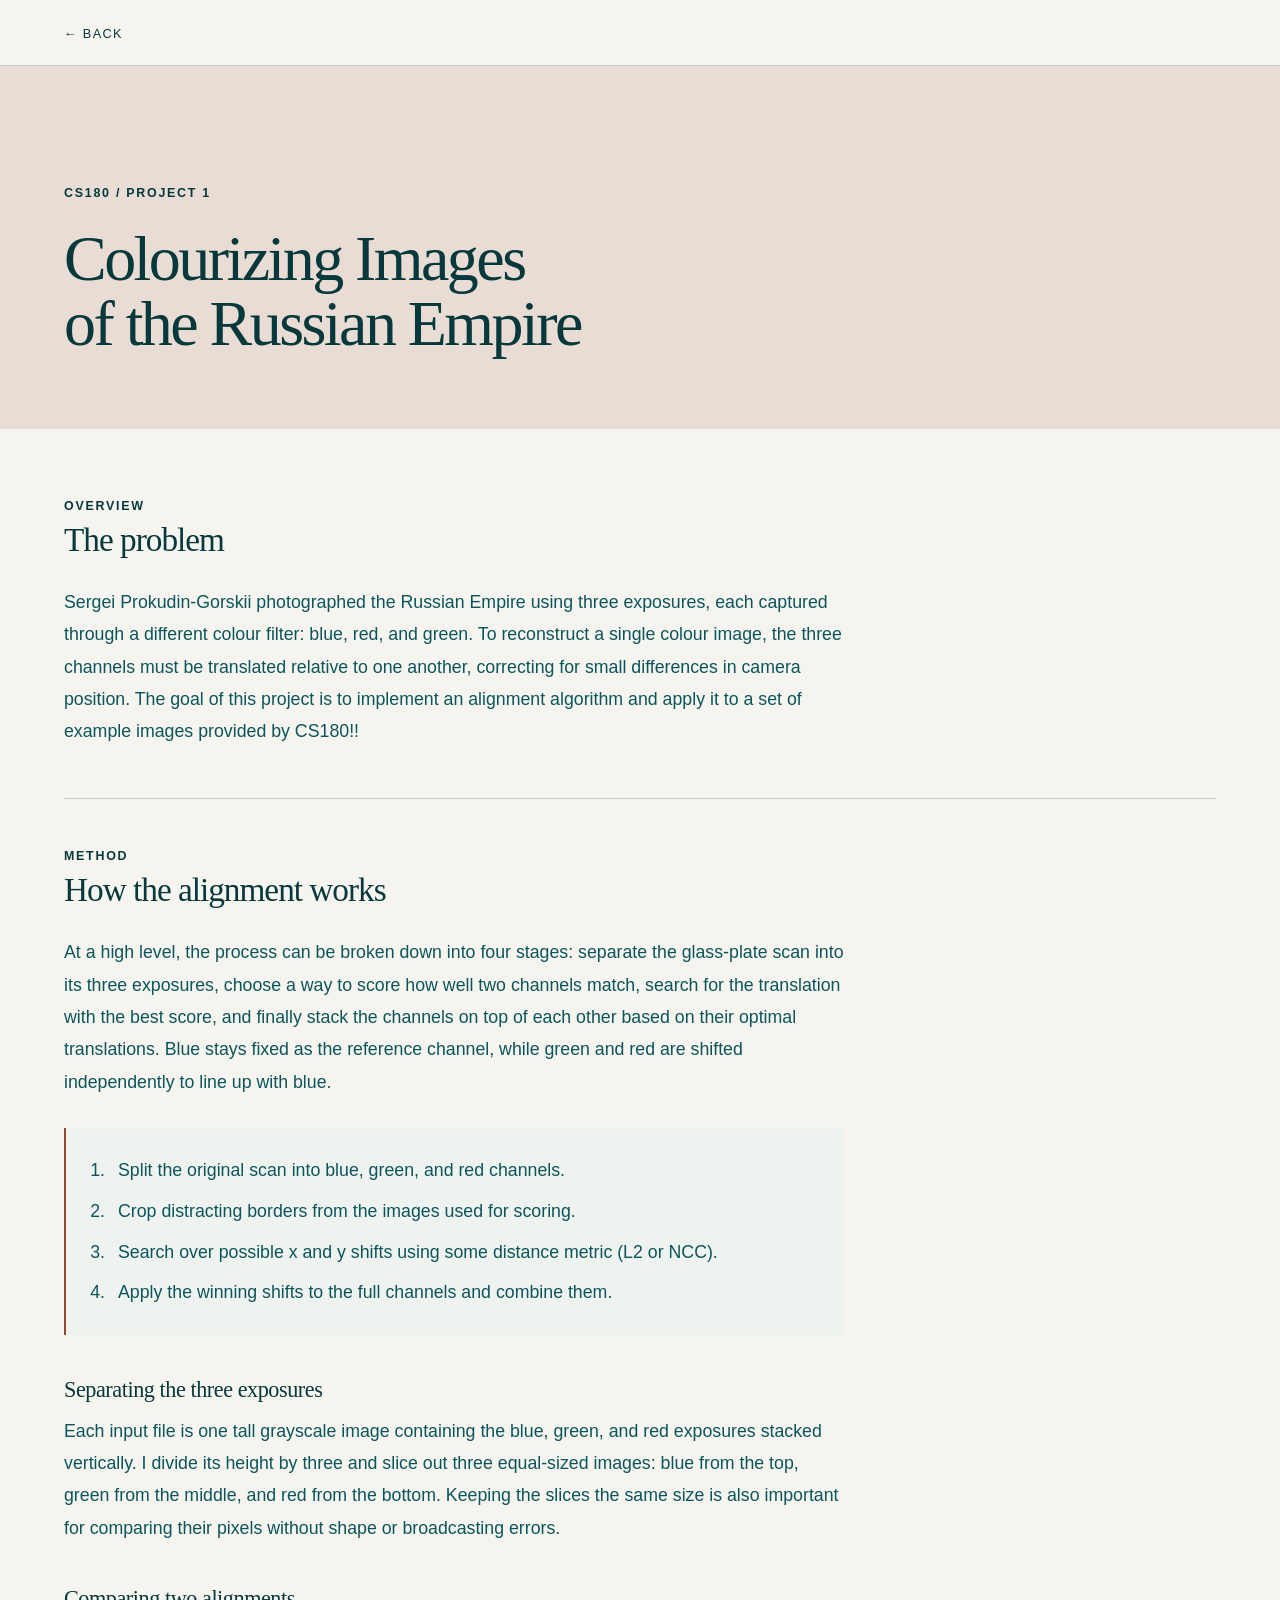
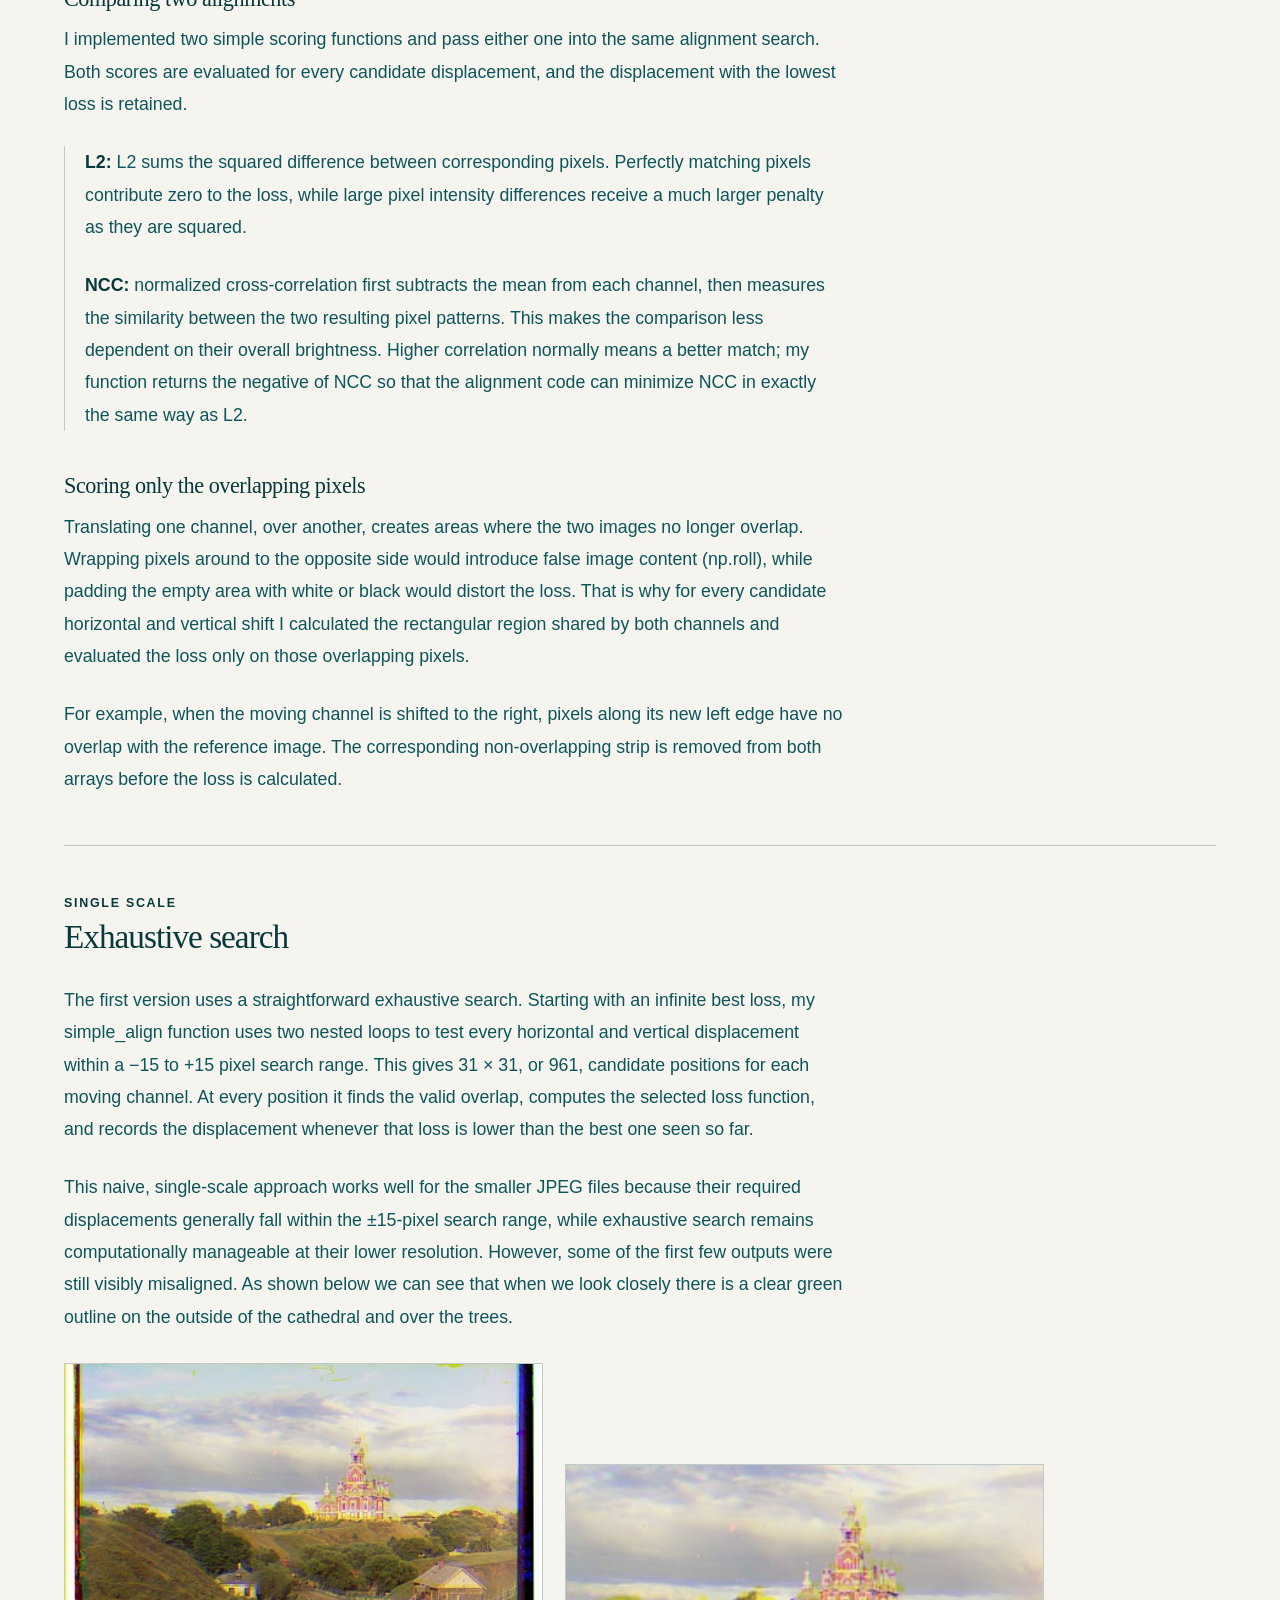
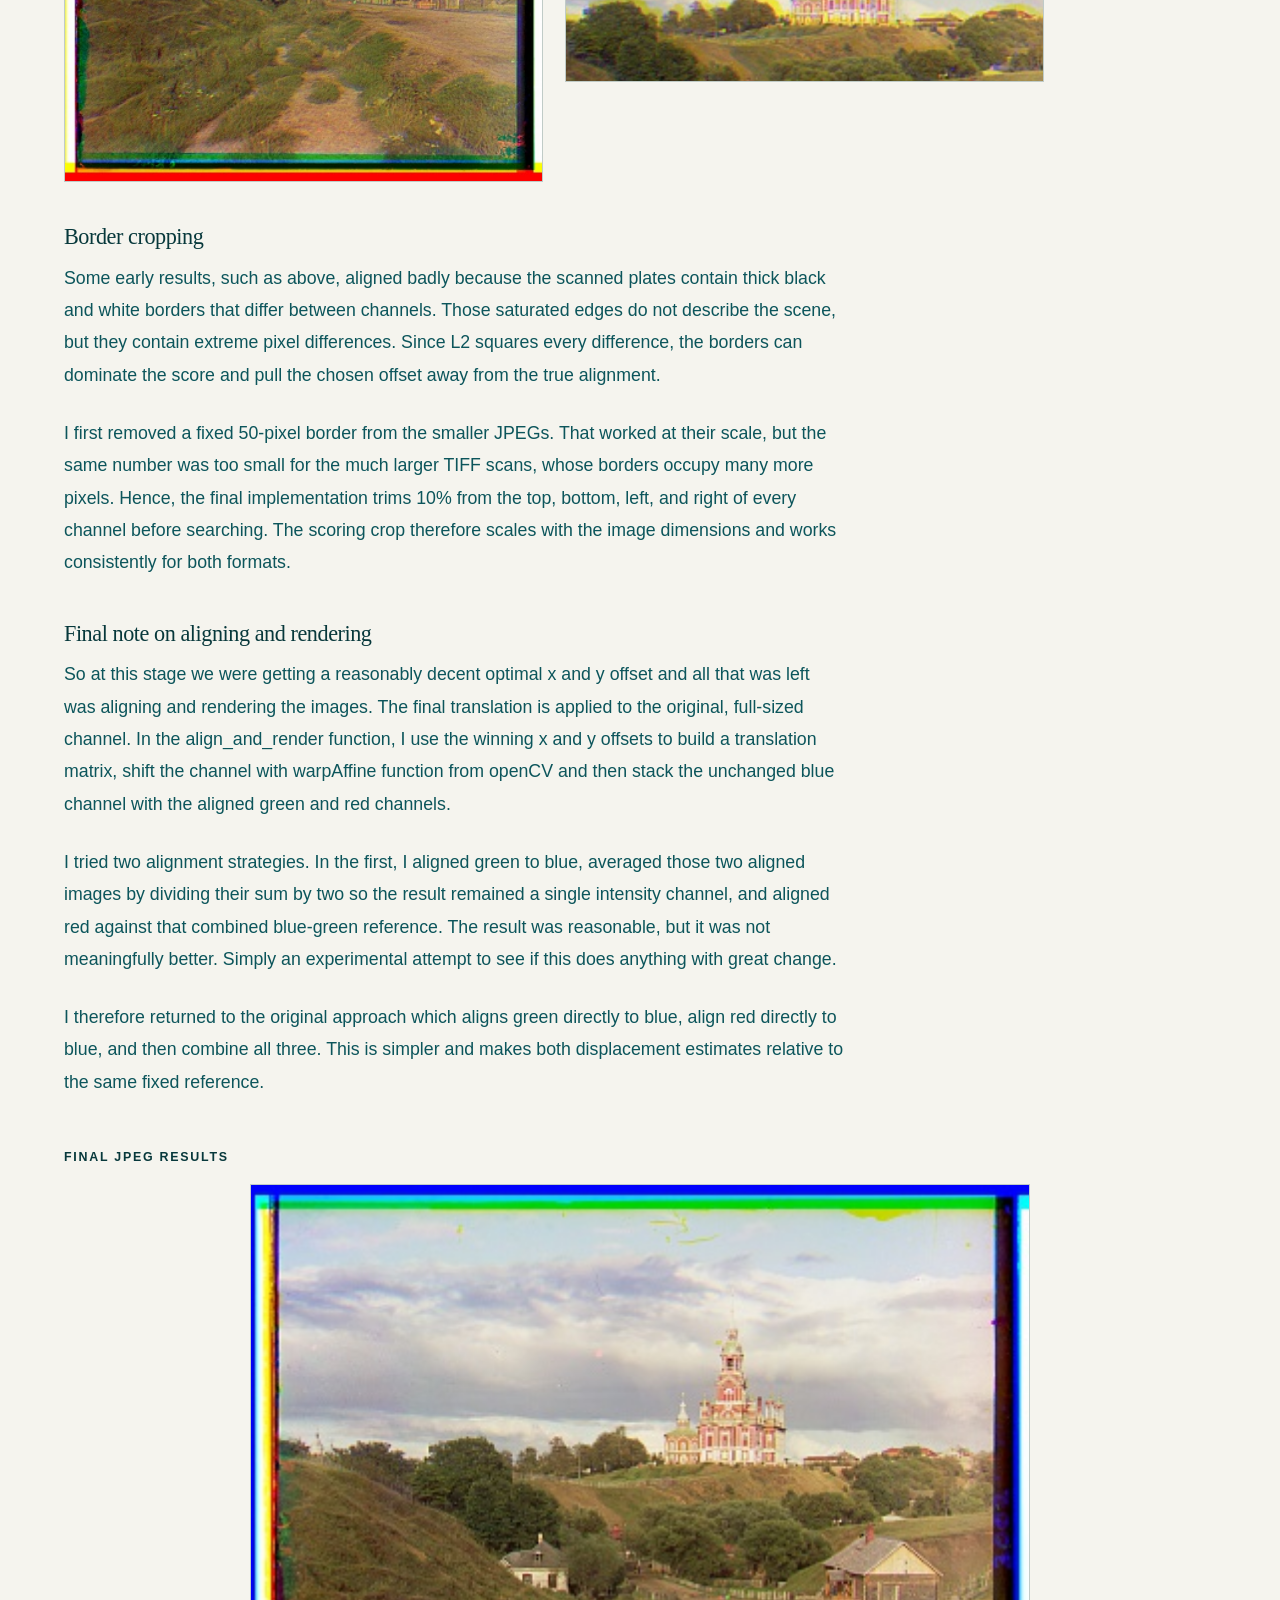
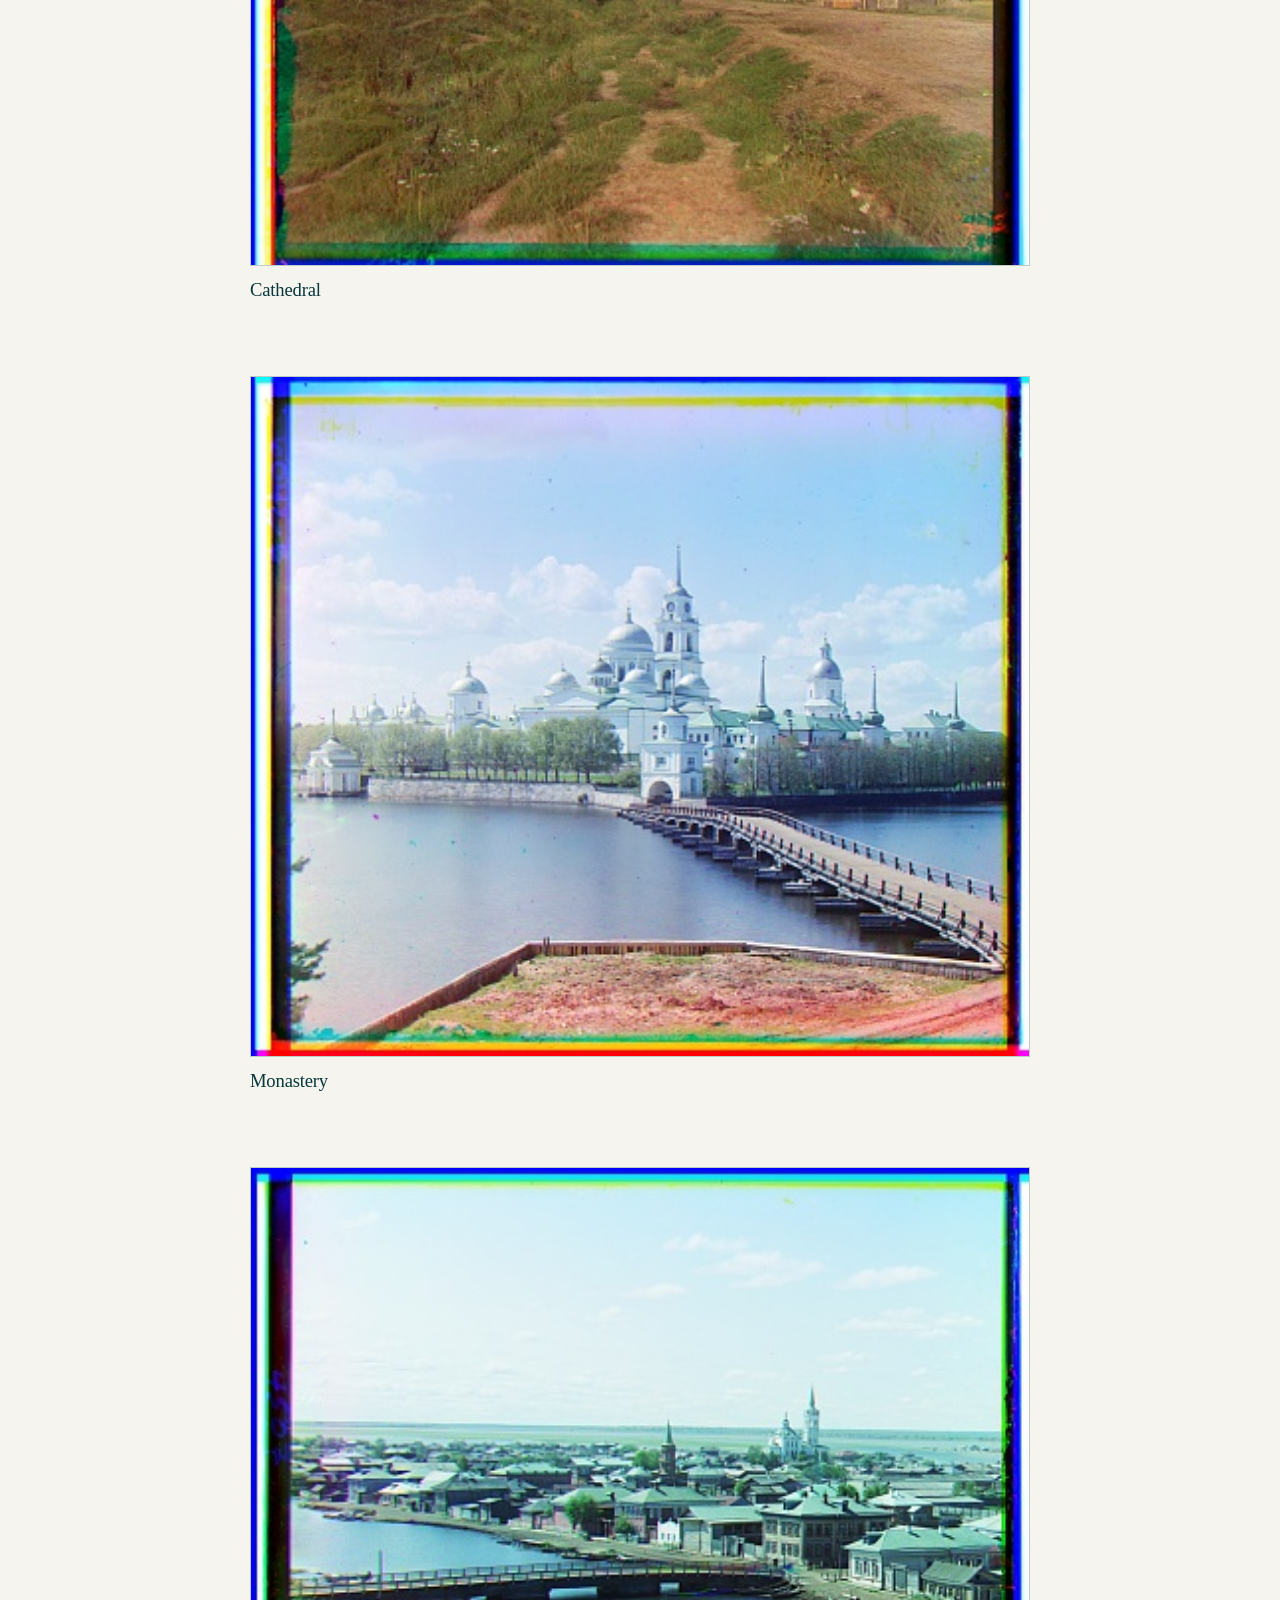
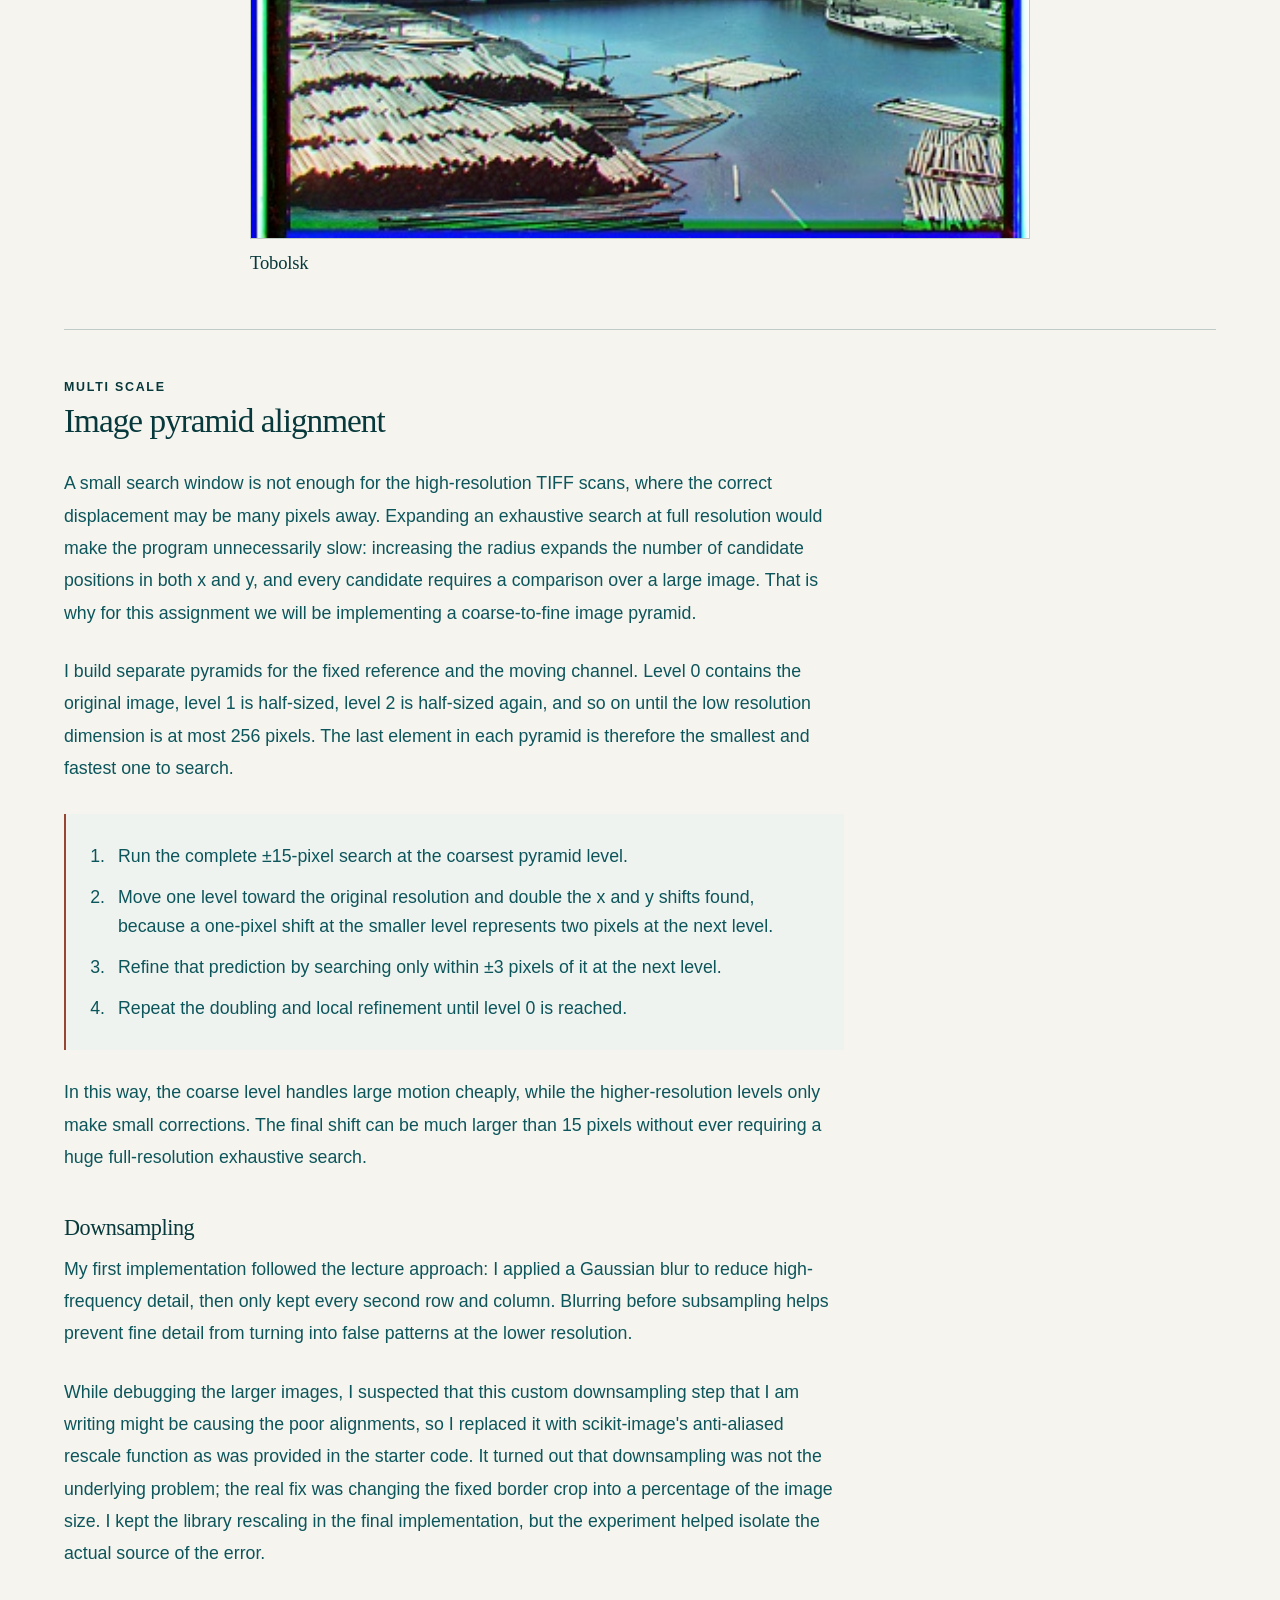
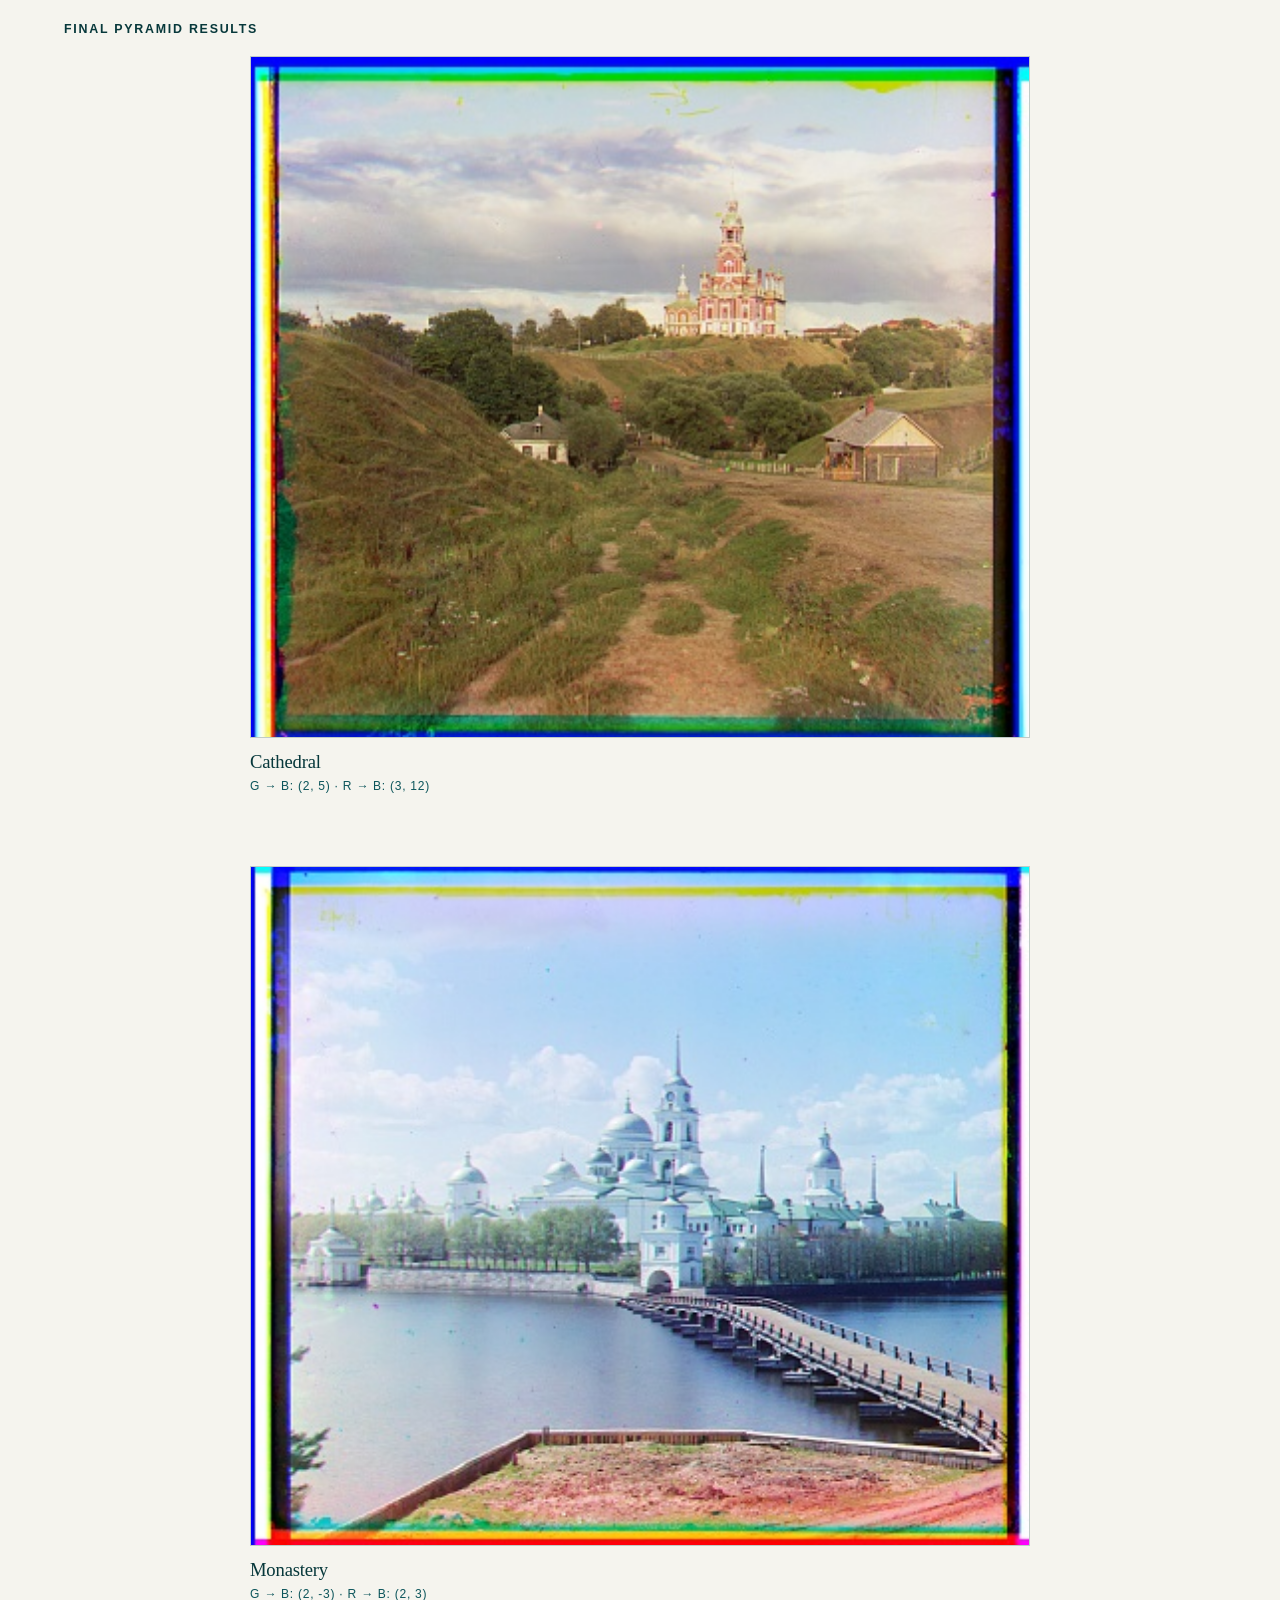
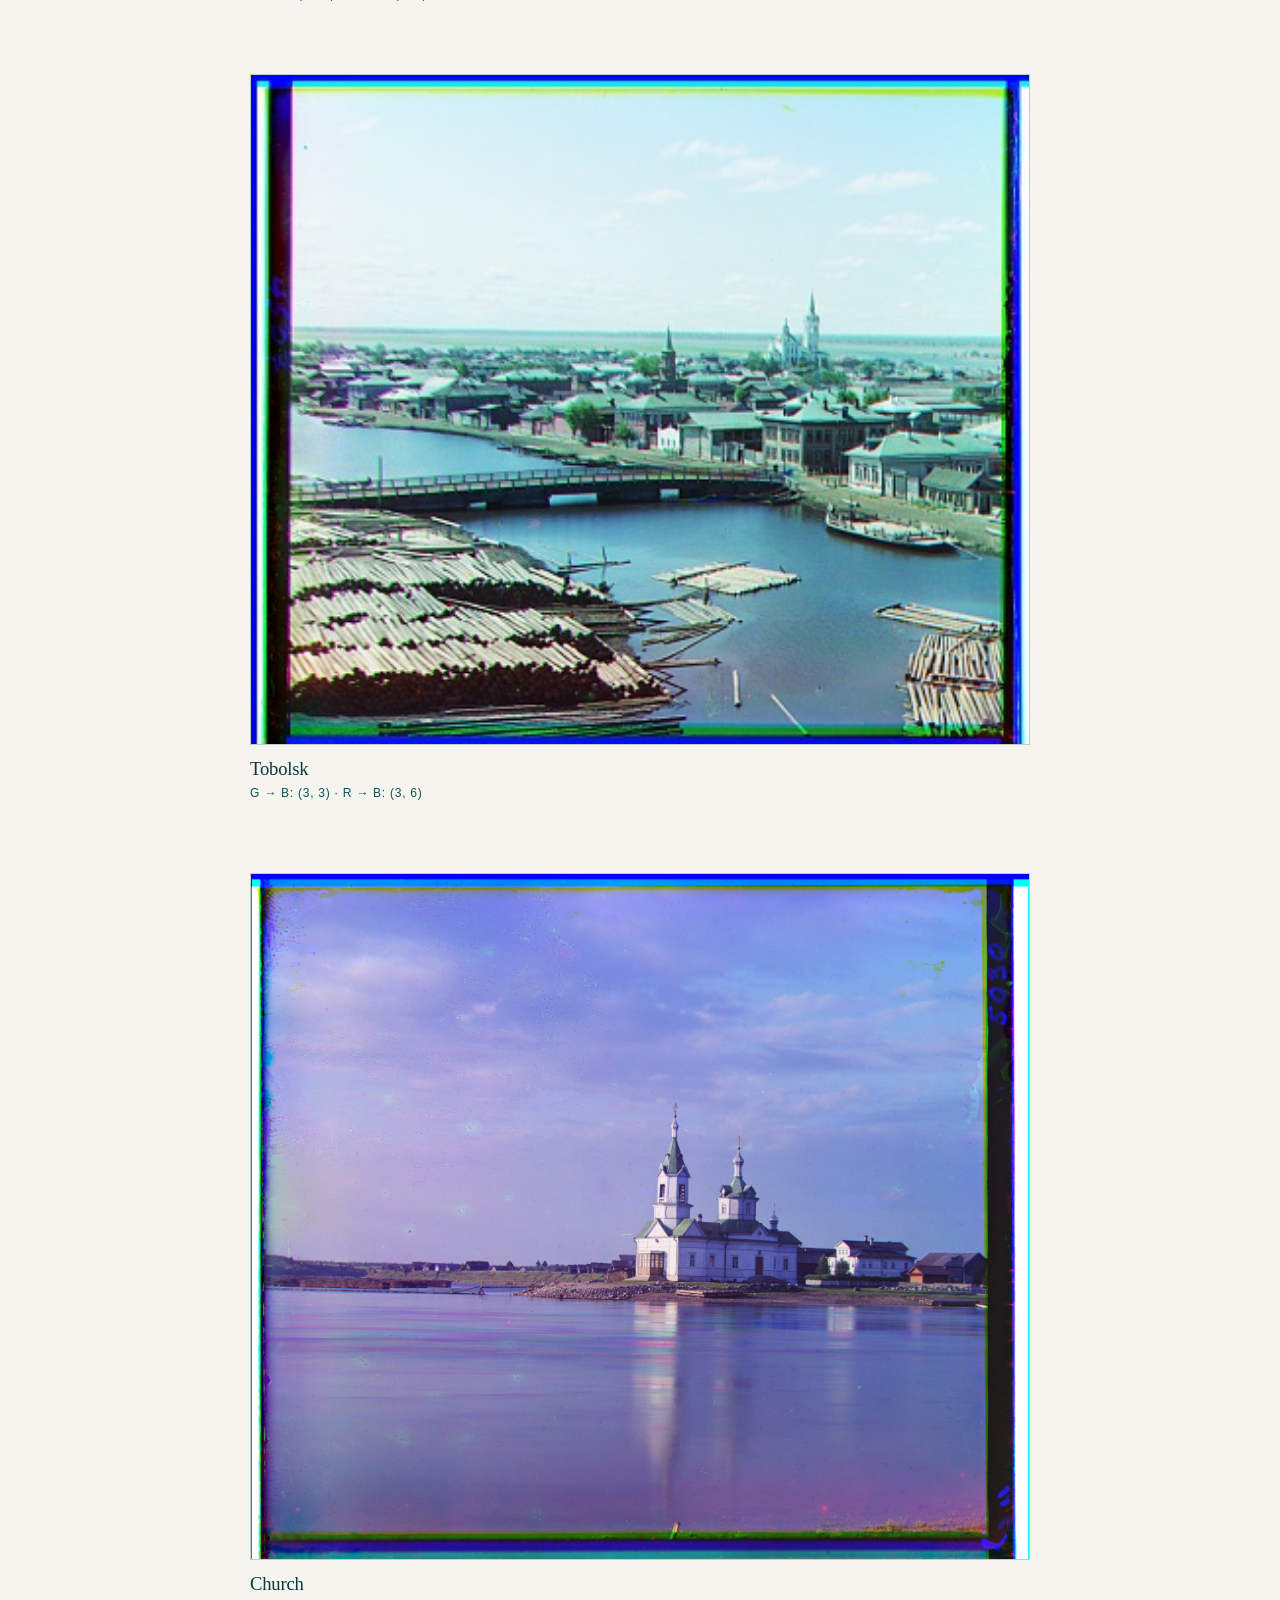
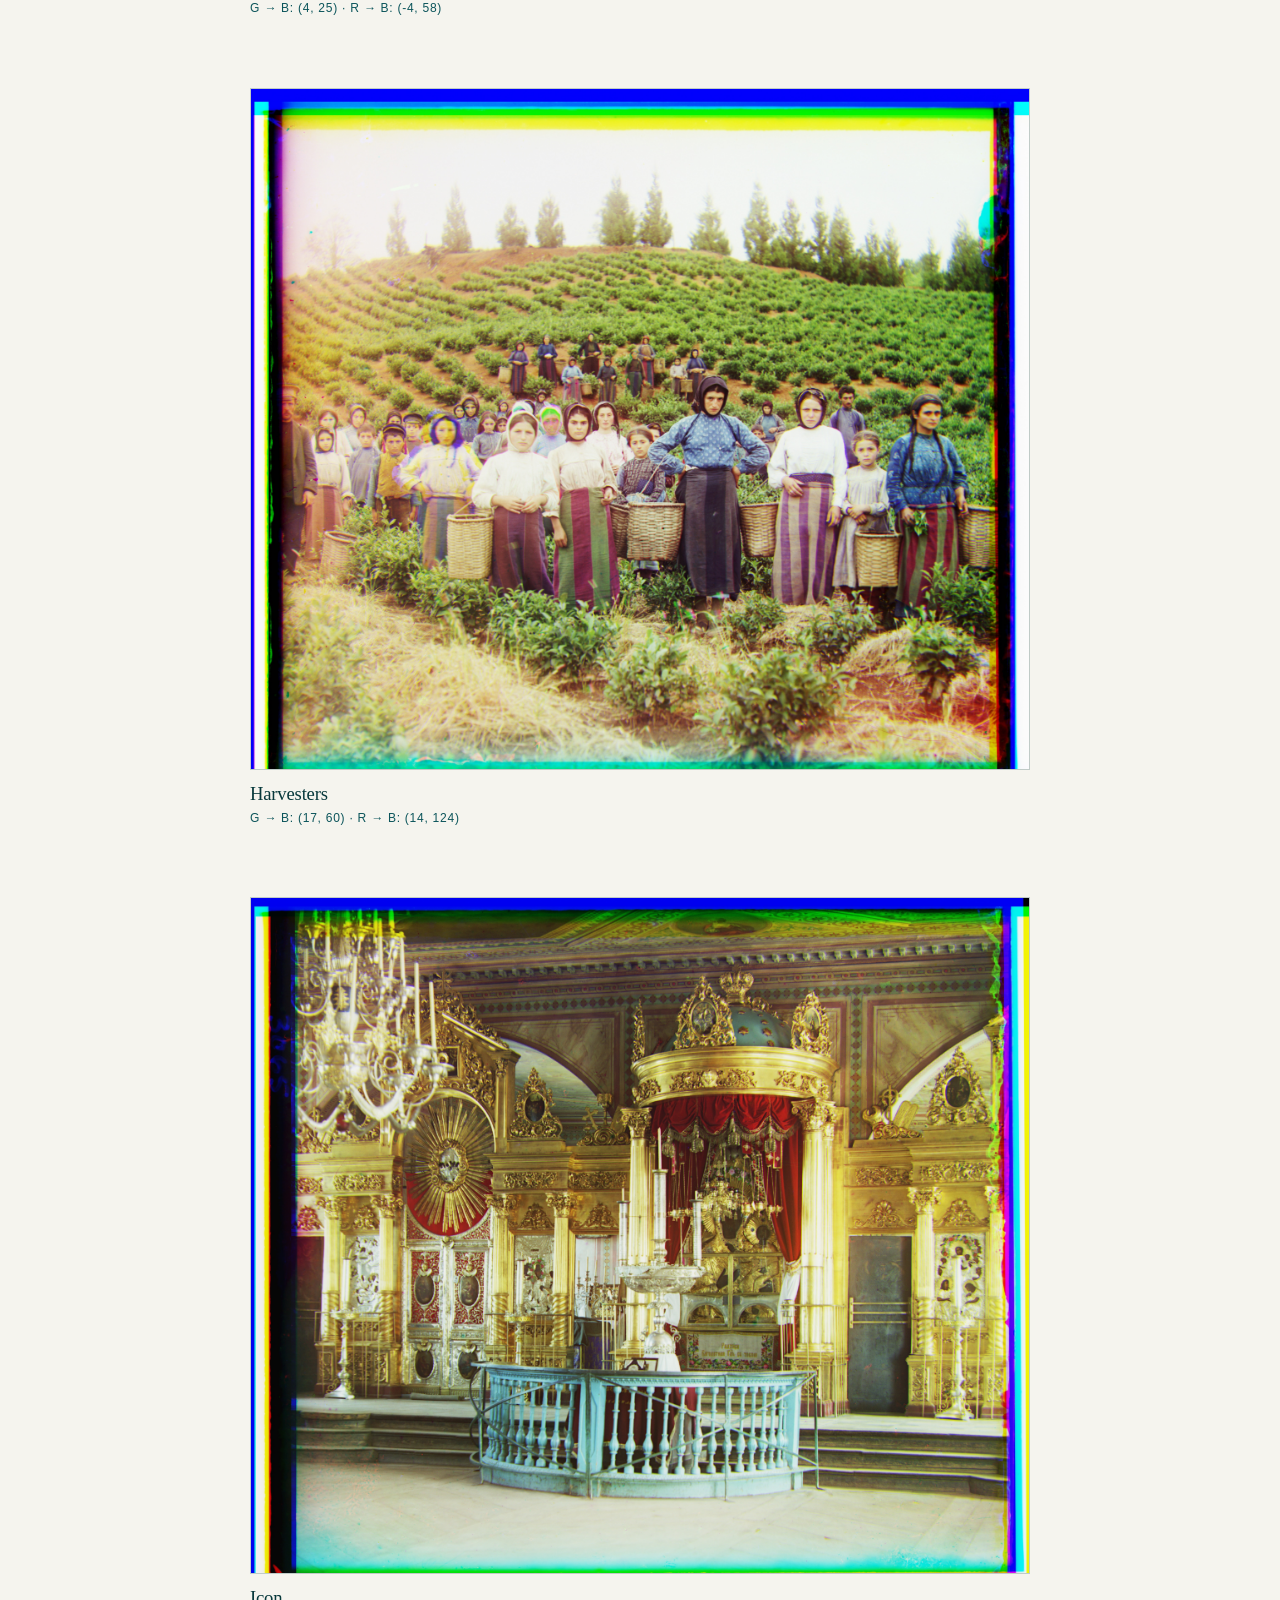
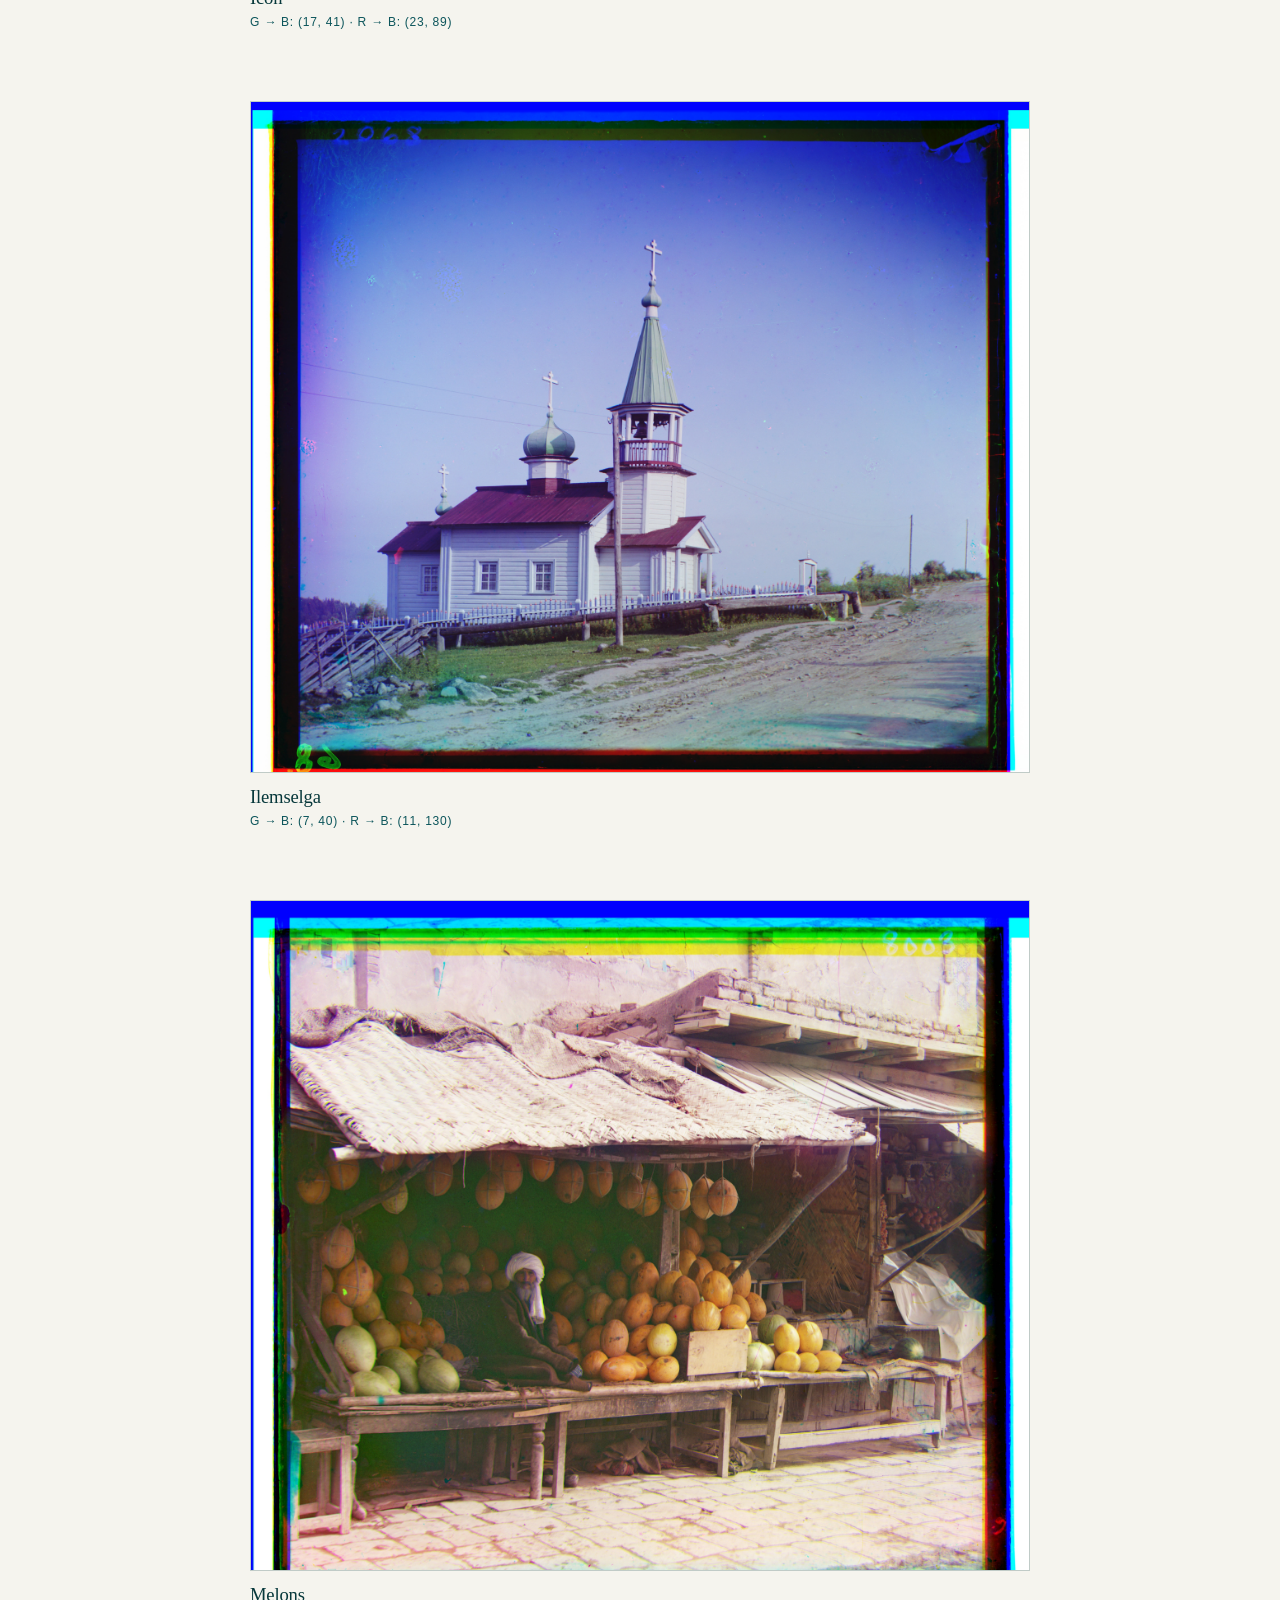
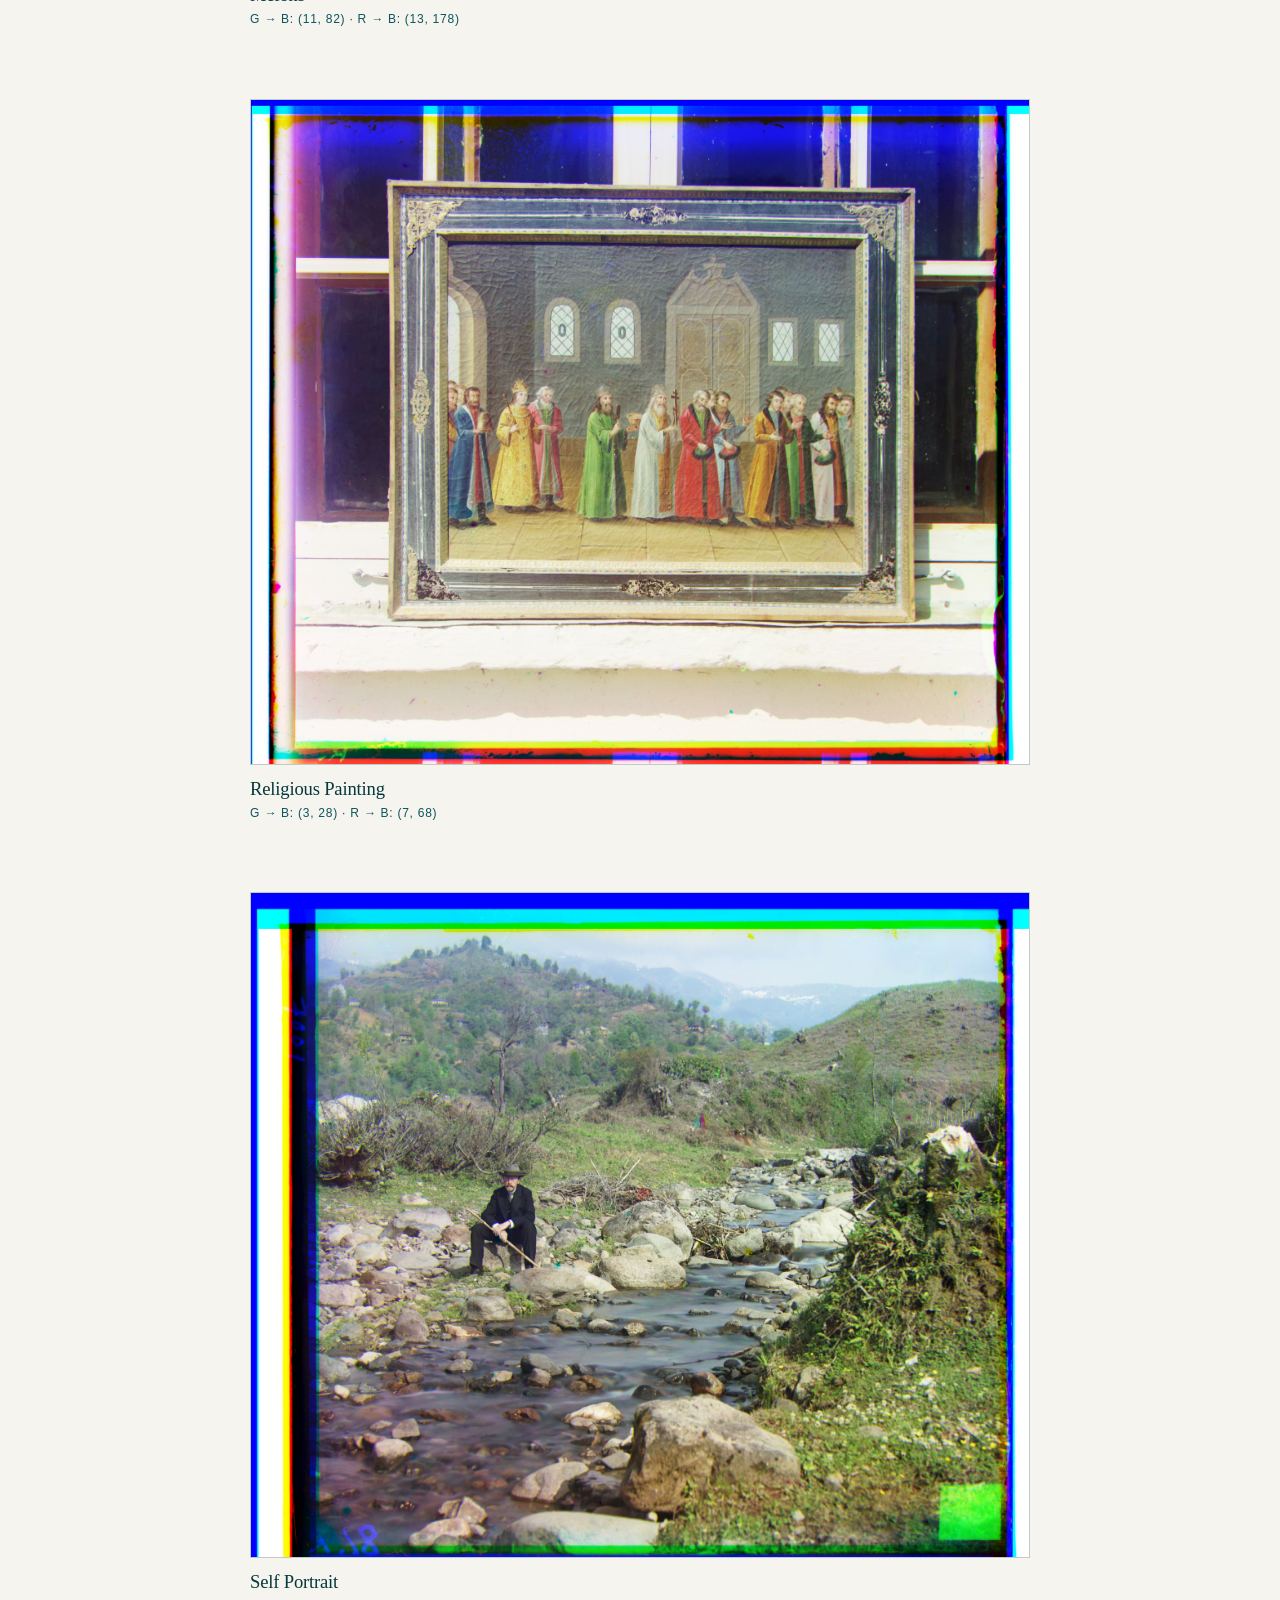
==== commit 8f6053c7: "Present Project 1 results at inspection size" ====
--- a/project-1/index.html
+++ b/project-1/index.html
@@ -8,7 +8,7 @@
       content="Project 1: Colourizing Images of the Russian Empire for CS180."
     />
     <title>Project 1 — Colourizing Images of the Russian Empire</title>
-    <link rel="stylesheet" href="../styles.css" />
+    <link rel="stylesheet" href="../styles.css?v=inspection-layout" />
   </head>
   <body>
     <main class="project-page">
--- a/styles.css
+++ b/styles.css
@@ -192,25 +192,33 @@
 
 .project-one-hero { background: rgba(150, 71, 52, 0.14); }
 
+.project-one-hero h1 {
+  max-width: 760px;
+  margin: 26px 0 12px;
+  letter-spacing: -0.04em;
+  line-height: 1.02;
+}
+
 .project-copy {
-  max-width: 820px;
-  margin: 0;
-  color: var(--teal);
-  font-size: 1.05rem;
-  line-height: 1.75;
-}
-
-.method-copy p { margin: 0 0 22px; }
+  max-width: 780px;
+  margin: 0;
+  color: var(--teal);
+  font-size: 1rem;
+  line-height: 1.82;
+}
+
+.method-copy p { margin: 0 0 26px; }
 
 .method-copy p:last-child { margin-bottom: 0; }
 
 .method-copy h3 {
-  margin: 34px 0 8px;
+  margin: 42px 0 12px;
   color: var(--ink);
   font-family: Georgia, "Times New Roman", serif;
   font-size: 1.25rem;
   font-weight: 400;
   letter-spacing: -0.02em;
+  line-height: 1.15;
 }
 
 .method-copy code {
@@ -219,13 +227,14 @@
 }
 
 .method-outline {
-  margin: 26px 0 36px;
-  padding: 20px 20px 20px 44px;
+  margin: 30px 0 42px;
+  padding: 22px 24px 22px 44px;
   border-left: 2px solid var(--rust);
   background: rgba(216, 237, 240, 0.2);
-}
-
-.method-outline li { padding: 4px 0 4px 8px; }
+  line-height: 1.62;
+}
+
+.method-outline li { padding: 6px 0 6px 8px; }
 
 .metric-explanations {
   margin: 22px 0 8px;
@@ -242,7 +251,7 @@
 
 .method-followup { margin-top: 36px; }
 
-.subsection-heading { margin: 42px 0 15px; }
+.subsection-heading { margin: 52px 0 20px; }
 
 .result-placeholders {
   display: grid;
@@ -253,6 +262,7 @@
 .result-placeholders.two-results {
   grid-template-columns: repeat(2, minmax(0, 1fr));
   align-items: center;
+  max-width: 980px;
 }
 
 .result-placeholders.three-results {
@@ -281,36 +291,40 @@
 
 .final-result-list {
   display: grid;
-  gap: clamp(42px, 7vw, 78px);
+  grid-template-columns: minmax(0, 780px);
+  justify-content: center;
+  gap: clamp(42px, 6vw, 70px);
 }
 
 .final-result-list figure {
   display: grid;
-  justify-items: center;
+  min-width: 0;
+  align-content: start;
 }
 
 .final-result-list img {
   display: block;
-  width: min(100%, 680px);
+  width: 100%;
   height: auto;
   border: 1px solid var(--line);
 }
 
 .final-result-list figcaption {
-  width: min(100%, 680px);
-  margin-top: 13px;
-  color: var(--teal);
-  font-size: 0.72rem;
-  letter-spacing: 0.08em;
-  text-transform: uppercase;
+  width: 100%;
+  margin-top: 10px;
+  color: var(--teal);
+  font-size: 0.68rem;
+  letter-spacing: 0.06em;
+  text-transform: uppercase;
+  line-height: 1.45;
 }
 
 .final-result-list figcaption span {
   display: block;
-  margin-bottom: 4px;
+  margin-bottom: 3px;
   color: var(--ink);
   font-family: Georgia, "Times New Roman", serif;
-  font-size: 1.15rem;
+  font-size: 1.05rem;
   letter-spacing: -0.01em;
   text-transform: none;
 }
@@ -319,7 +333,7 @@
   display: grid;
   grid-template-columns: minmax(0, 1.15fr) minmax(280px, 0.85fr);
   gap: clamp(30px, 6vw, 80px);
-  align-items: center;
+  align-items: start;
   margin-top: 50px;
   padding-top: 50px;
   border-top: 1px solid var(--line);
@@ -332,6 +346,8 @@
 .emir-result-images {
   display: grid;
   gap: 20px;
+  width: min(100%, 460px);
+  justify-self: end;
 }
 
 .emir-result-images figure { margin: 0; }
@@ -369,6 +385,7 @@
   font-size: clamp(1.55rem, 2.6vw, 2.25rem);
   font-weight: 400;
   letter-spacing: -0.03em;
+  line-height: 1.1;
 }
 
 .photo-row {
@@ -437,7 +454,11 @@
   .photo-row { grid-template-columns: 1fr; }
   .photo-row.two-photos { grid-template-columns: 1fr; }
   .photo-placeholder { aspect-ratio: 4 / 3; }
-  .result-placeholders.two-results,
+  .result-placeholders.two-results { grid-template-columns: repeat(2, minmax(0, 1fr)); }
   .result-placeholders.three-results { grid-template-columns: 1fr; }
   .emir-result { grid-template-columns: 1fr; }
-}
+  .emir-result-images {
+    width: 100%;
+    justify-self: stretch;
+  }
+}
